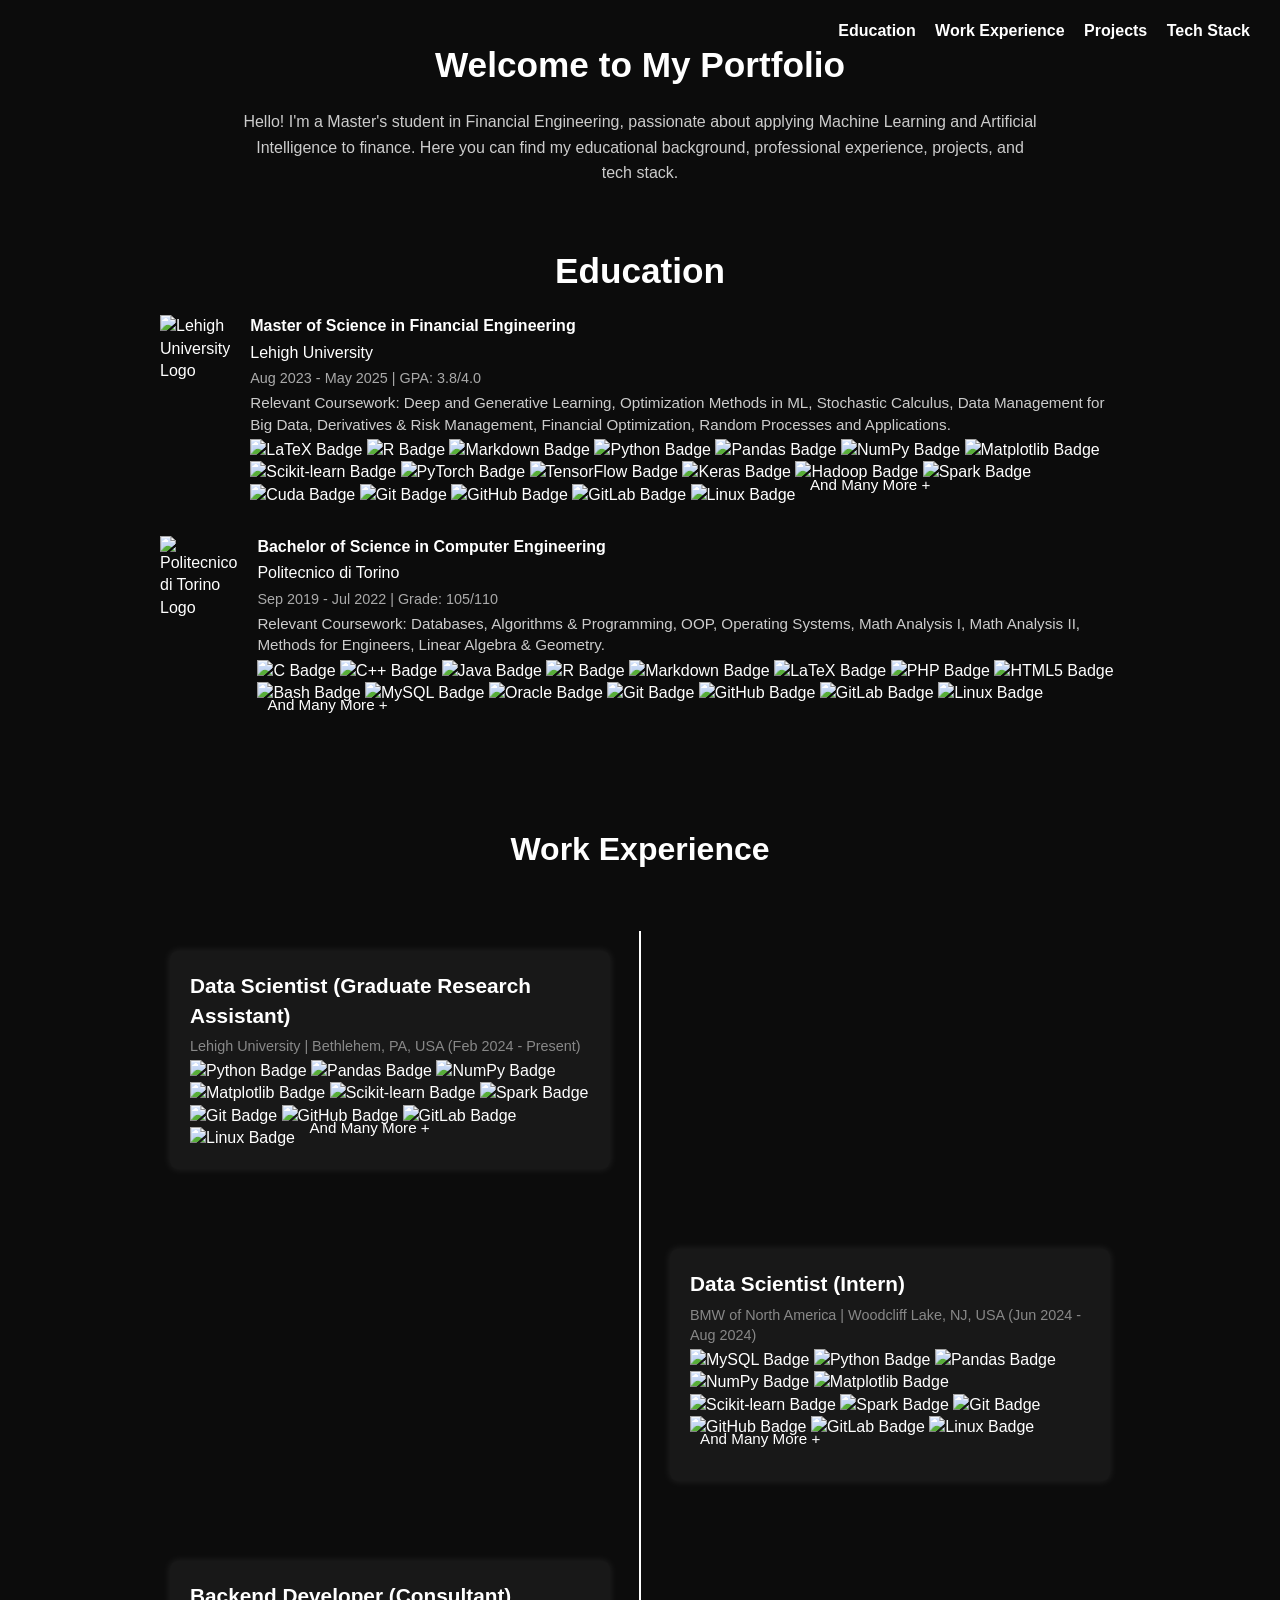
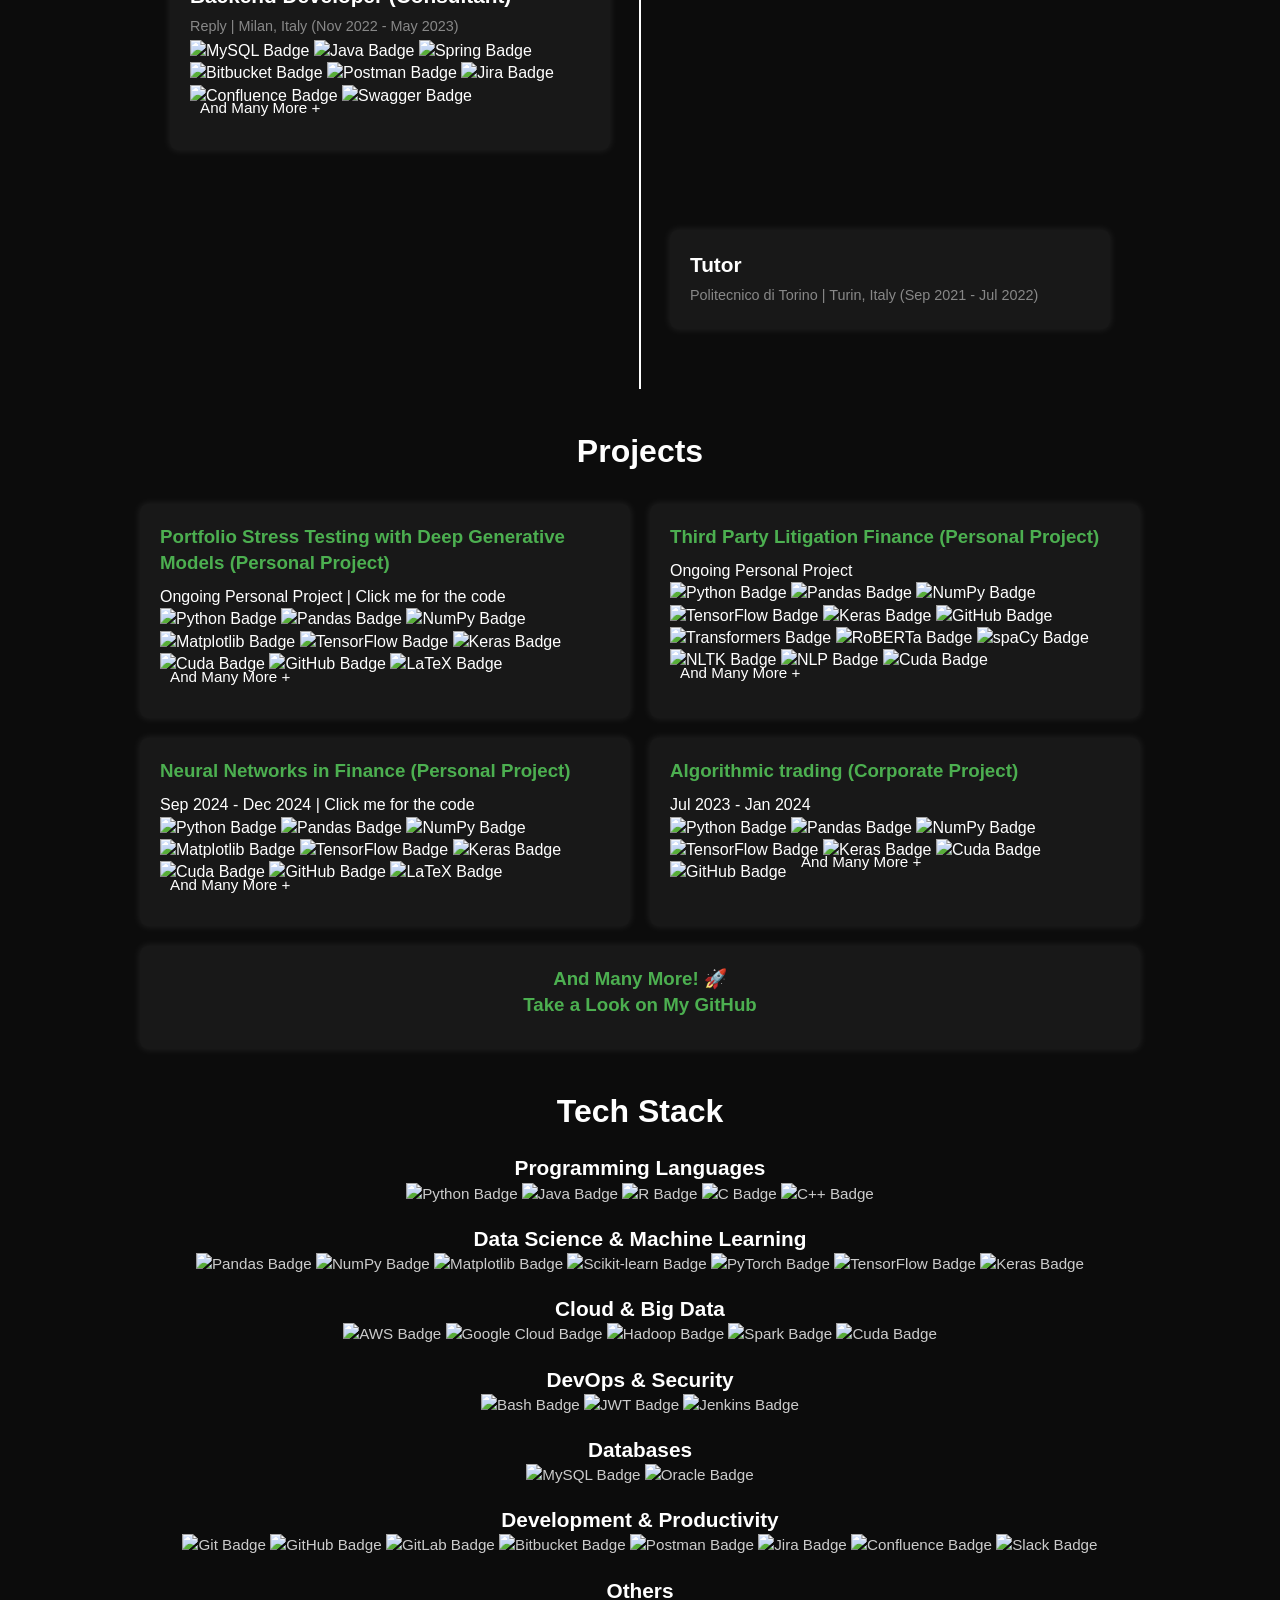
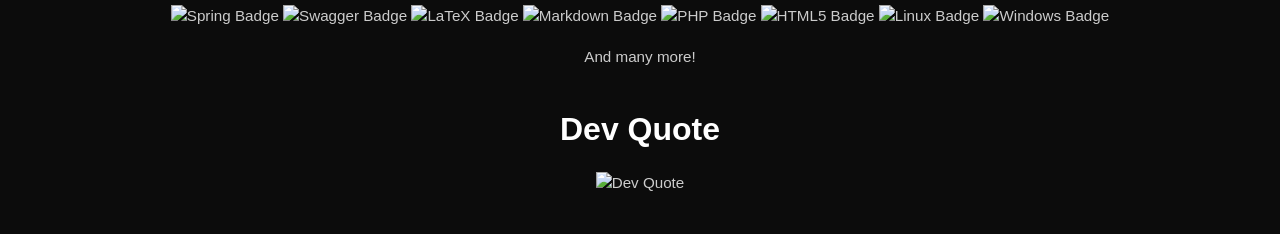
==== index.html @ b71a8eaf "updated files" ====
<!DOCTYPE html>
<html lang="en">
  <head>
    <meta charset="UTF-8" />
    <meta name="viewport" content="width=device-width, initial-scale=1.0"/>
    <title>My Portfolio & Resume</title>
    <link rel="stylesheet" href="resume-website/style.css" />
    <style>
      /* Minimal inline style for top-right nav */
      #top-nav {
        position: absolute;
        top: 20px;
        right: 30px;
      }
      #top-nav a {
        color: #fff;
        text-decoration: none;
        margin-left: 15px;
        font-weight: bold;
      }
      #top-nav a:hover {
        text-decoration: underline;
      }
    </style>
  </head>
  <body>

    <!-- Simple Navigation in top-right corner -->
    <nav id="top-nav">
      <a href="#education">Education</a>
      <a href="#work-experience">Work Experience</a>
      <a href="#projects">Projects</a>
      <a href="#tech-stack">Tech Stack</a>
    </nav>

    <!-- Introduction Section -->
    <section id="intro">
      <h1>Welcome to My Portfolio</h1>
      <p>
        Hello! I'm a Master's student in Financial Engineering, passionate about applying
        Machine Learning and Artificial Intelligence to finance. Here you can find my
        educational background, professional experience, projects, and tech stack.
      </p>
    </section>
    <!-- End Introduction -->

    <!-- Education Section -->
    <section id="education">
      <h1>Education</h1>

      <!-- Master -->
      <div class="edu-block" data-edu="lehigh-edu">
        <img
          class="edu-logo"
          data-edu-logo="lehigh-logo"
          src=""
          alt="Lehigh University Logo"
        />
        <div class="edu-info">
          <p><strong>Master of Science in Financial Engineering</strong></p>
          <p>Lehigh University</p>
          <p class="edu-date">
            Aug 2023 - May 2025 | GPA: 3.8/4.0
          </p>
          <p class="edu-desc">
            Relevant Coursework: Deep and Generative Learning, Optimization Methods in ML,
            Stochastic Calculus, Data Management for Big Data, Derivatives & Risk Management,
            Financial Optimization, Random Processes and Applications.
          </p>
          <div class="skills-row-exp">
            <img data-skill="latex" alt="LaTeX Badge" />
            <img data-skill="r" alt="R Badge" />
            <img data-skill="markdown" alt="Markdown Badge" />
            <img data-skill="python" alt="Python Badge" />
            <img data-skill="pandas" alt="Pandas Badge" />
            <img data-skill="numpy" alt="NumPy Badge" />
            <img data-skill="matplotlib" alt="Matplotlib Badge" />
            <img data-skill="scikitlearn" alt="Scikit-learn Badge" />
            <img data-skill="pytorch" alt="PyTorch Badge" />
            <img data-skill="tensorflow" alt="TensorFlow Badge" />
            <img data-skill="keras" alt="Keras Badge" />
            <img data-skill="hadoop" alt="Hadoop Badge" />
            <img data-skill="spark" alt="Spark Badge" />
            <img data-skill="cuda" alt="Cuda Badge" />
            <img data-skill="git" alt="Git Badge" />
            <img data-skill="github" alt="GitHub Badge" />
            <img data-skill="gitlab" alt="GitLab Badge" />
            <img data-skill="linux" alt="Linux Badge" />
            <span class="more-text">And Many More +</span>
          </div>                   
        </div>
      </div>

      <!-- Bachelor -->
      <div class="edu-block" data-edu="polito-edu">
        <img
          class="edu-logo"
          data-edu-logo="polito-logo"
          src=""
          alt="Politecnico di Torino Logo"
        />
        <div class="edu-info">
          <p><strong>Bachelor of Science in Computer Engineering</strong></p>
          <p>Politecnico di Torino</p>
          <p class="edu-date">
            Sep 2019 - Jul 2022 | Grade: 105/110
          </p>
          <p class="edu-desc">
            Relevant Coursework: Databases, Algorithms & Programming, OOP,
            Operating Systems, Math Analysis I, Math Analysis II, Methods for Engineers,
            Linear Algebra & Geometry.
          </p>
          <div class="skills-row-exp">
            <img data-skill="c" alt="C Badge" />
            <img data-skill="cpp" alt="C++ Badge" />
            <img data-skill="java" alt="Java Badge" />
            <img data-skill="r" alt="R Badge" />
            <img data-skill="markdown" alt="Markdown Badge" />
            <img data-skill="latex" alt="LaTeX Badge" />
            <img data-skill="php" alt="PHP Badge" />
            <img data-skill="html5" alt="HTML5 Badge" />
            <img data-skill="bash" alt="Bash Badge" />
            <img data-skill="mysql" alt="MySQL Badge" />
            <img data-skill="oracle" alt="Oracle Badge" />
            <img data-skill="git" alt="Git Badge" />
            <img data-skill="github" alt="GitHub Badge" />
            <img data-skill="gitlab" alt="GitLab Badge" />
            <img data-skill="linux" alt="Linux Badge" />
            <span class="more-text">And Many More +</span>
          </div>
        </div>
      </div>
    </section>
    <!-- End Education -->

    <!-- Work Experience Timeline -->
    <h1 id="work-experience" style="text-align: center; margin-top: 50px;">
      Work Experience
    </h1>
    <div class="timeline">
      <!-- 1. Data Scientist (Lehigh) -->
      <div class="container left" data-brand="lehigh">
        <div class="content">
          <h2>Data Scientist (Graduate Research Assistant)</h2>
          <p class="date">Lehigh University | Bethlehem, PA, USA (Feb 2024 - Present)</p>
          <ul>
            <li>Designed and implemented data pipelines for large-scale datasets using Python.</li>
            <li>Conducted advanced statistical analyses, enhancing risk modeling insights.</li>
            <li>Developed machine learning models to predict risk factors with high accuracy.</li>
            <li>Ensured data quality and supported manuscript preparation and research initiatives.</li>
          </ul>
          <div class="skills-row-exp">
            <img data-skill="python" alt="Python Badge" />
            <img data-skill="pandas" alt="Pandas Badge" />
            <img data-skill="numpy" alt="NumPy Badge" />
            <img data-skill="matplotlib" alt="Matplotlib Badge" />
            <img data-skill="scikitlearn" alt="Scikit-learn Badge" />
            <img data-skill="spark" alt="Spark Badge" />
            <img data-skill="git" alt="Git Badge" />
            <img data-skill="github" alt="GitHub Badge" />
            <img data-skill="gitlab" alt="GitLab Badge" />
            <img data-skill="linux" alt="Linux Badge" />
            <span class="more-text">And Many More +</span>
          </div>
        </div>
      </div>

      <!-- 2. Data Scientist (BMW) -->
      <div class="container right" data-brand="bmw">
        <div class="content">
          <h2>Data Scientist (Intern)</h2>
          <p class="date">BMW of North America | Woodcliff Lake, NJ, USA (Jun 2024 - Aug 2024)</p>
          <ul>
            <li>Processed over 100 billion data points from vehicle signals using Python, PySpark, and SQL.</li>
            <li>Improved algorithm efficiency by 25% and enhanced analysis accuracy via optimized workflows.</li>
            <li>Developed clustering algorithms to identify patterns in time-series customer data.</li>
            <li>Provided insights into vehicle performance through presentations for technical/business teams.</li>
          </ul>
          <div class="skills-row-exp">
            <img data-skill="mysql" alt="MySQL Badge" />
            <img data-skill="python" alt="Python Badge" />
            <img data-skill="pandas" alt="Pandas Badge" />
            <img data-skill="numpy" alt="NumPy Badge" />
            <img data-skill="matplotlib" alt="Matplotlib Badge" />
            <img data-skill="scikitlearn" alt="Scikit-learn Badge" />
            <img data-skill="spark" alt="Spark Badge" />
            <img data-skill="git" alt="Git Badge" />
            <img data-skill="github" alt="GitHub Badge" />
            <img data-skill="gitlab" alt="GitLab Badge" />
            <img data-skill="linux" alt="Linux Badge" />
            <span class="more-text">And Many More +</span>
          </div>
        </div>
      </div>

      <!-- 3. Backend Developer (Reply) -->
      <div class="container left" data-brand="reply">
        <div class="content">
          <h2>Backend Developer (Consultant)</h2>
          <p class="date">Reply | Milan, Italy (Nov 2022 - May 2023)</p>
          <ul>
            <li>Engineered and maintained data pipelines using microservices, REST APIs, and databases (Spring, Java, SQL).</li>
            <li>Managed a team of six developers (along with a team leader) to supervise and coordinate activities.</li>
            <li>Developed global libraries adaptable to varied scenarios, responding to changing variables.</li>
            <li>Created JUnit tests and debugged/monitored logs on Google Cloud Platform.</li>
            <li>Eliminated over 10% of code and optimized memory/speed performance by 15%.</li>
            <li>Planned architectural solutions in collaboration with five teams for a major Italian bank.</li>
          </ul>
          <div class="skills-row-exp">
            <img data-skill="mysql" alt="MySQL Badge" />
            <img data-skill="java" alt="Java Badge" />
            <img data-skill="spring" alt="Spring Badge" />
            <img data-skill="bitbucket" alt="Bitbucket Badge" />
            <img data-skill="postman" alt="Postman Badge" />
            <img data-skill="jira" alt="Jira Badge" />
            <img data-skill="confluence" alt="Confluence Badge" />
            <img data-skill="swagger" alt="Swagger Badge" />
            <span class="more-text">And Many More +</span>
          </div>
        </div>
      </div>

      <!-- 4. Tutor (Politecnico di Torino) -->
      <div class="container right" data-brand="polito">
        <div class="content">
          <h2>Tutor</h2>
          <p class="date">Politecnico di Torino | Turin, Italy (Sep 2021 - Jul 2022)</p>
          <ul>
            <li>Guided 111 freshmen with academic support in their transition to college life.</li>
            <li>Implemented a custom time management system to balance academics and extracurriculars.</li>
          </ul>
        </div>
      </div>
    </div>
    <!-- End Timeline -->

    <!-- Projects Section -->
    <section id="projects">
      <h1>Projects</h1>
      <div class="projects-grid">
        <!-- Project 1 -->
        <div
          class="project-card"
          onclick="window.open('https://github.com/GioanZ/Portfolio-Stress-Testing-with-Deep-Generative-Models','_blank')"
          style="cursor:pointer;"
        >
          <h3>Portfolio Stress Testing with Deep Generative Models (Personal Project)</h3>
          <!-- Date directly under the title -->
          <p class="proj-date">Ongoing Personal Project | Click me for the code</p>
          <ul>
            <li>AI-powered portfolio stress-testing using cVAE & WGAN-GP to simulate extreme market shocks.</li>
            <li>Enhanced risk assessment with VaR, ES, and divergence metrics, bridging generative modeling with financial resilience.</li>
          </ul>
          <div class="skills-row-exp">
            <img data-skill="python" alt="Python Badge" />
            <img data-skill="pandas" alt="Pandas Badge" />
            <img data-skill="numpy" alt="NumPy Badge" />
            <img data-skill="matplotlib" alt="Matplotlib Badge" />
            <img data-skill="tensorflow" alt="TensorFlow Badge" />
            <img data-skill="keras" alt="Keras Badge" />
            <img data-skill="cuda" alt="Cuda Badge" />
            <img data-skill="github" alt="GitHub Badge" />
            <img data-skill="latex" alt="LaTeX Badge" />
            <span class="more-text">And Many More +</span>
          </div>  
        </div>

        <!-- Project 2 -->
        <div class="project-card" onclick="showNoAccessMessage()" style="cursor:pointer;">
          <h3>Third Party Litigation Finance (Personal Project)</h3>
          <!-- Date under project title -->
          <p class="proj-date">Ongoing Personal Project</p>
          <ul>
            <li>Deployed an NLP-based API for document analysis, providing real-time insights and predictive metrics.</li>
            <li>Streamlined data preprocessing (structured & unstructured) for scalable, efficient model training.</li>
            <li>Implemented ML pipeline (LLMs & NLP) to forecast outcomes and automate decisions.</li>
          </ul>
          <div class="skills-row-exp">
            <img data-skill="python" alt="Python Badge" />
            <img data-skill="pandas" alt="Pandas Badge" />
            <img data-skill="numpy" alt="NumPy Badge" />
            <img data-skill="tensorflow" alt="TensorFlow Badge" />
            <img data-skill="keras" alt="Keras Badge" />
            <img data-skill="github" alt="GitHub Badge" />
            <img data-skill="transformers" alt="Transformers Badge" />
            <img data-skill="roberta" alt="RoBERTa Badge" />
            <img data-skill="spacy" alt="spaCy Badge" />
            <img data-skill="nltk" alt="NLTK Badge" />
            <img data-skill="nlp" alt="NLP Badge" />
            <img data-skill="cuda" alt="Cuda Badge" />
            <span class="more-text">And Many More +</span>
          </div>
        </div>

        <!-- Project 3 -->
        <div
          class="project-card"
          onclick="window.open('https://github.com/GioanZ/Neural-networks-in-finance','_blank')"
          style="cursor:pointer;"
        >
          <h3>Neural Networks in Finance (Personal Project)</h3>
          <p class="proj-date">Sep 2024 - Dec 2024 | Click me for the code</p>
          <ul>
            <li>Developed an LSTM-MDN model for probabilistic VaR estimation using time-series financial data.</li>
            <li>Applied Monte Carlo sampling on MDN output distributions to derive 95% VaR estimates.</li>
          </ul>
          <div class="skills-row-exp">
            <img data-skill="python" alt="Python Badge" />
            <img data-skill="pandas" alt="Pandas Badge" />
            <img data-skill="numpy" alt="NumPy Badge" />
            <img data-skill="matplotlib" alt="Matplotlib Badge" />
            <img data-skill="tensorflow" alt="TensorFlow Badge" />
            <img data-skill="keras" alt="Keras Badge" />
            <img data-skill="cuda" alt="Cuda Badge" />
            <img data-skill="github" alt="GitHub Badge" />
            <img data-skill="latex" alt="LaTeX Badge" />
            <span class="more-text">And Many More +</span>
          </div>
        </div>

        <!-- Project 4 -->
        <div class="project-card" onclick="showNoAccessMessage()" style="cursor:pointer;">
          <h3>Algorithmic trading (Corporate Project)</h3>
          <p class="proj-date">Jul 2023 - Jan 2024</p>
          <ul>
            <li>Programmed a trading strategy using the Backtrader library in Python for a partner company.</li>
            <li>Implemented a technical analysis strategy for backtesting with AWS Lambda, plus reporting/analysis.</li>
            <li>Enhanced Backtrader library functions and created a library guide.</li>
          </ul>
          <div class="skills-row-exp">
            <img data-skill="python" alt="Python Badge" />
            <img data-skill="pandas" alt="Pandas Badge" />
            <img data-skill="numpy" alt="NumPy Badge" />
            <img data-skill="tensorflow" alt="TensorFlow Badge" />
            <img data-skill="keras" alt="Keras Badge" />
            <img data-skill="cuda" alt="Cuda Badge" />
            <img data-skill="github" alt="GitHub Badge" />
            <span class="more-text">And Many More +</span>
          </div>
        </div>

        <!-- "And Many More" Project Card -->
        <div class="project-card more-projects-card" onclick="window.open('https://github.com/GioanZ','_blank')">
          <h3>And Many More! 🚀<br>Take a Look on My GitHub</h3>
          <ul>
            Explore more of my projects on GitHub<br>
            Click here to check them out!
          </ul>
        </div>

      </div>
    </section>
    <!-- End Projects Section -->

    <!-- Tech Stack Section -->
    <section id="tech-stack">
      <h1>Tech Stack</h1>
      <h2>Programming Languages</h2>
      <p>
        <img data-skill="python" alt="Python Badge" />
        <img data-skill="java" alt="Java Badge" />
        <img data-skill="r" alt="R Badge" />
        <img data-skill="c" alt="C Badge" />
        <img data-skill="cpp" alt="C++ Badge" />
      </p>

      <h2>Data Science & Machine Learning</h2>
      <p>
        <img data-skill="pandas" alt="Pandas Badge" />
        <img data-skill="numpy" alt="NumPy Badge" />
        <img data-skill="matplotlib" alt="Matplotlib Badge" />
        <img data-skill="scikitlearn" alt="Scikit-learn Badge" />
        <img data-skill="pytorch" alt="PyTorch Badge" />
        <img data-skill="tensorflow" alt="TensorFlow Badge" />
        <img data-skill="keras" alt="Keras Badge" />
      </p>

      <h2>Cloud & Big Data</h2>
      <p>
        <img data-skill="aws" alt="AWS Badge" />
        <img data-skill="googlecloud" alt="Google Cloud Badge" />
        <img data-skill="hadoop" alt="Hadoop Badge" />
        <img data-skill="spark" alt="Spark Badge" />
        <img data-skill="cuda" alt="Cuda Badge" />
      </p>

      <h2>DevOps & Security</h2>
      <p>
        <img data-skill="bash" alt="Bash Badge" />
        <img data-skill="jwt" alt="JWT Badge" />
        <img data-skill="jenkins" alt="Jenkins Badge" />
      </p>

      <h2>Databases</h2>
      <p>
        <img data-skill="mysql" alt="MySQL Badge" />
        <img data-skill="oracle" alt="Oracle Badge" />
      </p>

      <h2>Development & Productivity</h2>
      <p>
        <img data-skill="git" alt="Git Badge" />
        <img data-skill="github" alt="GitHub Badge" />
        <img data-skill="gitlab" alt="GitLab Badge" />
        <img data-skill="bitbucket" alt="Bitbucket Badge" />
        <img data-skill="postman" alt="Postman Badge" />
        <img data-skill="jira" alt="Jira Badge" />
        <img data-skill="confluence" alt="Confluence Badge" />
        <img data-skill="slack" alt="Slack Badge" />
      </p>

      <h2>Others</h2>
      <p>
        <img data-skill="spring" alt="Spring Badge" />
        <img data-skill="swagger" alt="Swagger Badge" />
        <img data-skill="latex" alt="LaTeX Badge" />
        <img data-skill="markdown" alt="Markdown Badge" />
        <img data-skill="php" alt="PHP Badge" />
        <img data-skill="html5" alt="HTML5 Badge" />
        <img data-skill="linux" alt="Linux Badge" />
        <img data-skill="windows" alt="Windows Badge" />
      </p>
      <p>And many more!</p>
    </section>
    <!-- End Tech Stack Section -->

    <!-- Dev Quote -->
    <section id="dev-quote">
      <h1>Dev Quote</h1>
      <p>
        <img
          src="https://quotes-github-readme.vercel.app/api?type=horizontal&theme=radical"
          alt="Dev Quote"
        />
      </p>
    </section>
    <!-- End Dev Quote -->

    <!-- Link to images.js at the end, so DOM is ready -->
    <script src="resume-website/images.js"></script>
    <script src="resume-website/badges.js"></script>
  </body>
</html>
---- resume-website/style.css ----
* {
  margin: 0;
  padding: 0;
  box-sizing: border-box;
  font-family: Arial, sans-serif;
}

body {
  background: #0c0c0c;
  color: #fff;
  line-height: 1.4;
}

#top-nav {
  position: absolute;
  top: 20px;
  right: 30px;
}
#top-nav a {
  color: #fff;
  text-decoration: none;
  margin-left: 15px;
  font-weight: bold;
}
#top-nav a:hover {
  text-decoration: underline;
}

#intro {
  width: 90%;
  max-width: 800px;
  margin: 40px auto;
  text-align: center;
}
#intro h1 {
  font-size: 2.2rem;
  margin-bottom: 20px;
}
#intro p {
  font-size: 1rem;
  color: #ccc;
  line-height: 1.6;
}

.skill-icon,
.skill-icon-exp,
.skill-icon-proj {
  width: 40px;
  height: 40px;
  margin-right: 10px;
}

#education {
  width: 90%;
  max-width: 1000px;
  margin: 40px auto;
  padding: 20px;
  text-align: left;
}
#education h1 {
  font-size: 2.2rem;
  margin-bottom: 20px;
  text-align: center;
}
.edu-block {
  display: flex;
  align-items: flex-start;
  gap: 20px;
  margin-bottom: 30px;
  cursor: pointer;
  position: relative;
}
.edu-logo {
  width: 80px;
  height: 80px;
  object-fit: cover;
}
.edu-info p {
  margin-bottom: 4px;
}
.edu-details {
  display: none;
}
.edu-block:hover .edu-details {
  display: block;
}
.edu-date {
  color: #aaa;
  font-size: 0.9rem;
  margin: 4px 0;
}
.edu-desc {
  color: #ccc;
  font-size: 0.95rem;
  line-height: 1.4;
}
.more-text {
  font-size: 0.95rem;
  color: #ffffff;
  margin-left: 10px;
  display: inline-block;
  position: relative;
  top: -10px;
}

.timeline {
  width: 90%;
  max-width: 1000px;
  margin: 60px auto 40px auto;
  position: relative;
  z-index: 0;
}
.timeline::after {
  content: "";
  position: absolute;
  width: 2px;
  background-color: #fff;
  top: 0;
  bottom: 0;
  left: 50%;
  transform: translateX(-50%);
  z-index: 1;
}
.container {
  width: 50%;
  padding: 20px 30px;
  position: relative;
  z-index: 2;
  cursor: pointer;
}
.left {
  left: 0;
}
.right {
  left: 50%;
}
.container::before {
  content: "";
  position: absolute;
  width: 40px;
  height: 40px;
  top: 50%;
  transform: translateY(-50%);
  border-radius: 50%;
  background-size: cover;
  background-position: center;
  background-repeat: no-repeat;
  background-image: var(--bg-image);
  z-index: 3;
}
.left::before {
  right: -20px;
}
.right::before {
  left: -20px;
}
.content {
  background-color: #181818;
  padding: 20px;
  border-radius: 8px;
  position: relative;
  box-shadow: 0 0 8px rgba(255, 255, 255, 0.1);
  margin-bottom: 40px;
}
.content ul {
  display: none;
  list-style: disc;
  margin-left: 20px;
  color: #ccc;
  line-height: 1.6;
  margin-top: 8px;
}
.content h2 {
  font-size: 1.3rem;
  margin-bottom: 6px;
}
.content .date {
  font-size: 0.9rem;
  color: #888;
  margin-bottom: 4px;
}
.content:hover ul {
  display: block;
}
.more-text {
  font-size: 0.95rem;
  color: #ffffff;
  margin-left: 10px;
  display: inline-block;
  position: relative;
  top: -10px;
}

#projects {
  width: 90%;
  max-width: 1000px;
  margin: 40px auto;
  text-align: center;
}
#projects h1 {
  font-size: 2rem;
  margin-bottom: 30px;
}
.projects-grid {
  display: grid;
  grid-template-columns: repeat(2, 1fr);
  gap: 20px;
}
.project-card {
  display: block;
  background: #181818;
  border-radius: 8px;
  padding: 20px;
  text-align: left;
  box-shadow: 0 0 8px rgba(255, 255, 255, 0.1);
  color: #fff;
  text-decoration: none;
  position: relative;
}
.project-card ul {
  display: none;
  list-style: disc;
  margin-left: 20px;
  color: #ccc;
  line-height: 1.6;
}
.project-card:hover ul {
  display: block;
}
.project-card h3 {
  color: #4caf50;
  margin-bottom: 10px;
}
.more-text {
  font-size: 0.95rem;
  color: #ffffff;
  margin-left: 10px;
  display: inline-block;
  position: relative;
  top: -10px;
}
.more-projects-card {
  display: flex;
  flex-direction: column;
  justify-content: center;
  align-items: center;
  text-align: center;
  width: 100%;
  grid-column: span 2;
}


#tech-stack,
#github-stats,
#dev-quote {
  width: 90%;
  max-width: 1000px;
  margin: 40px auto;
  text-align: center;
}
#tech-stack h1,
#github-stats h1,
#dev-quote h1 {
  font-size: 2rem;
  margin-bottom: 20px;
}
#tech-stack p,
#github-stats p,
#dev-quote p {
  font-size: 0.95rem;
  color: #ccc;
  line-height: 1.4;
  margin-bottom: 20px;
  text-align: center;
}
#tech-stack h2 {
  font-size: 1.3rem;
  margin-top: 20px;
}

@media screen and (max-width: 600px) {
  .timeline::after {
    left: 20px;
    transform: none;
  }
  .container {
    width: 100%;
    padding-left: 50px;
    margin-bottom: 30px;
  }
  .container.left,
  .container.right {
    left: 0;
  }
  .container::before {
    left: 0;
    right: auto;
  }
  .projects-grid {
    grid-template-columns: 1fr;
  }
  .more-text {
    font-size: 0.35rem;
    color: #aaa;
    margin-left: 5px;
    display: inline-block;
    position: relative;
    top: -5px;
  }  
}
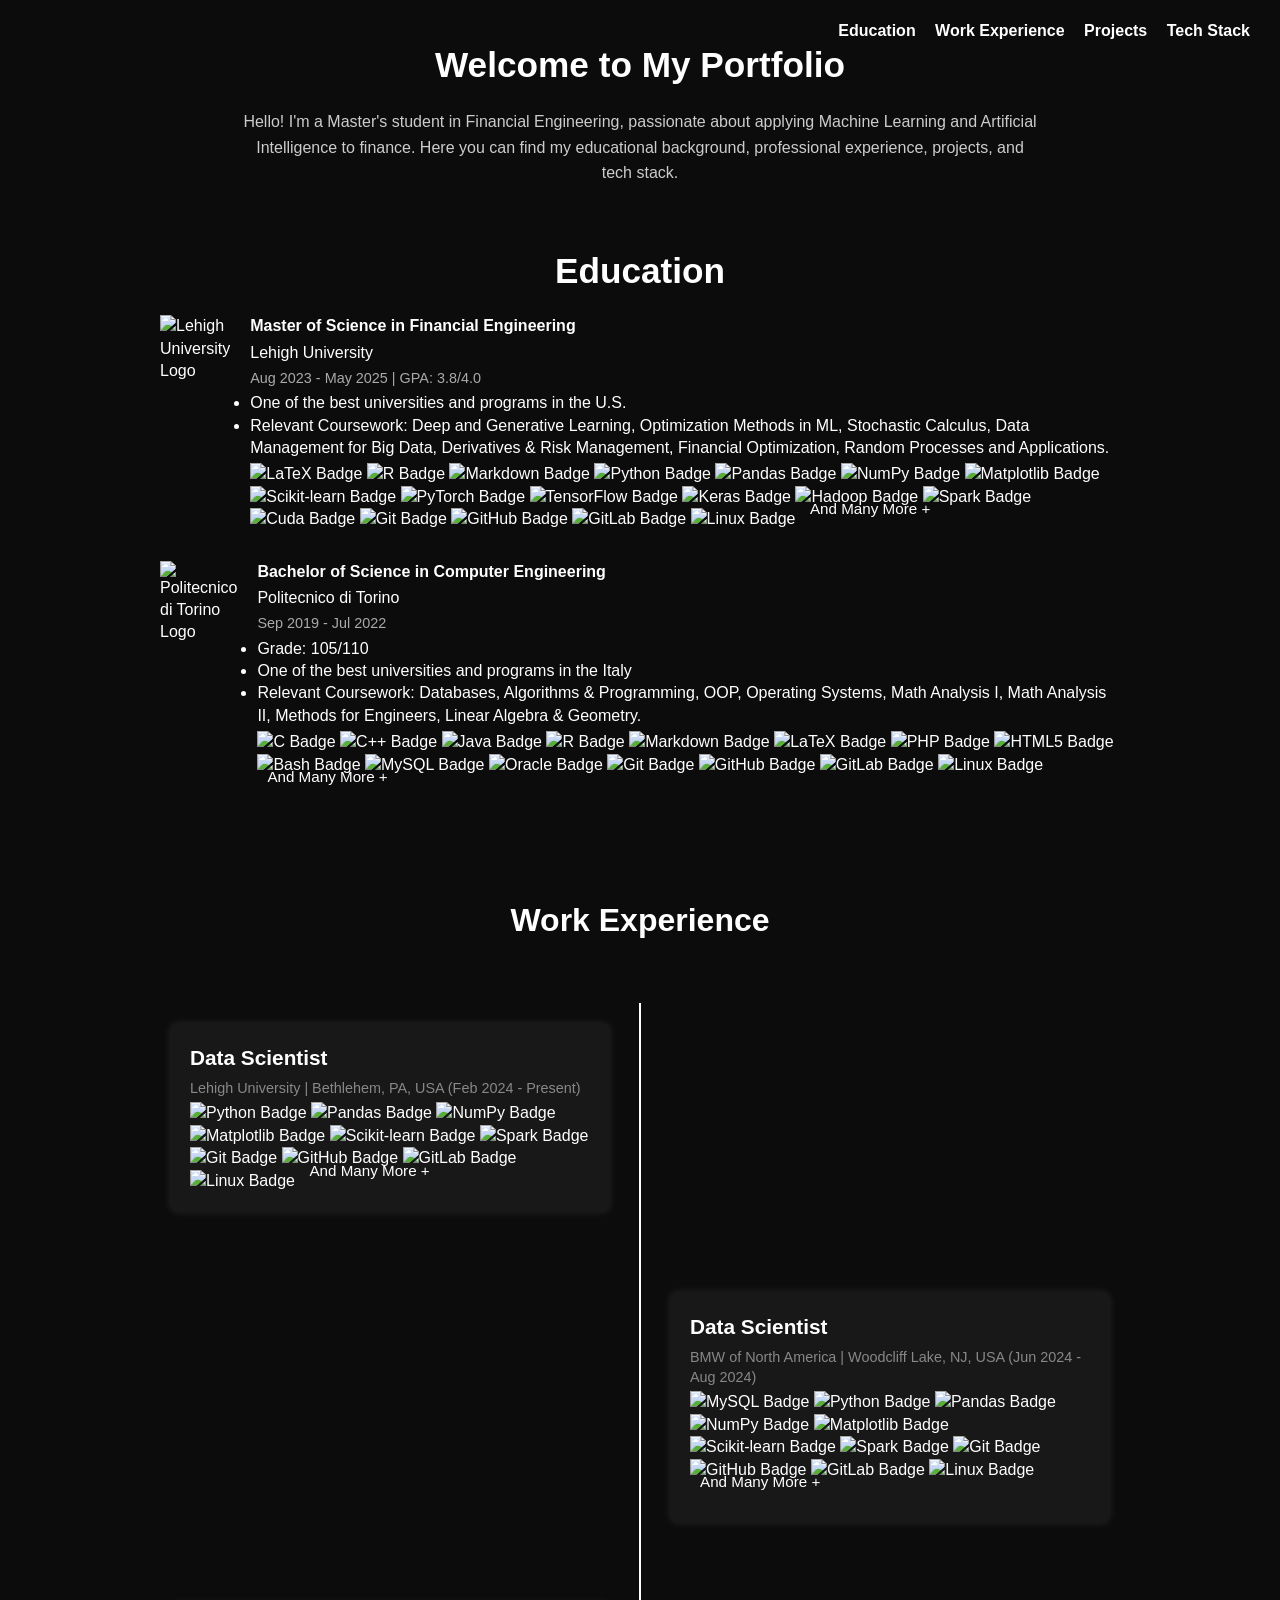
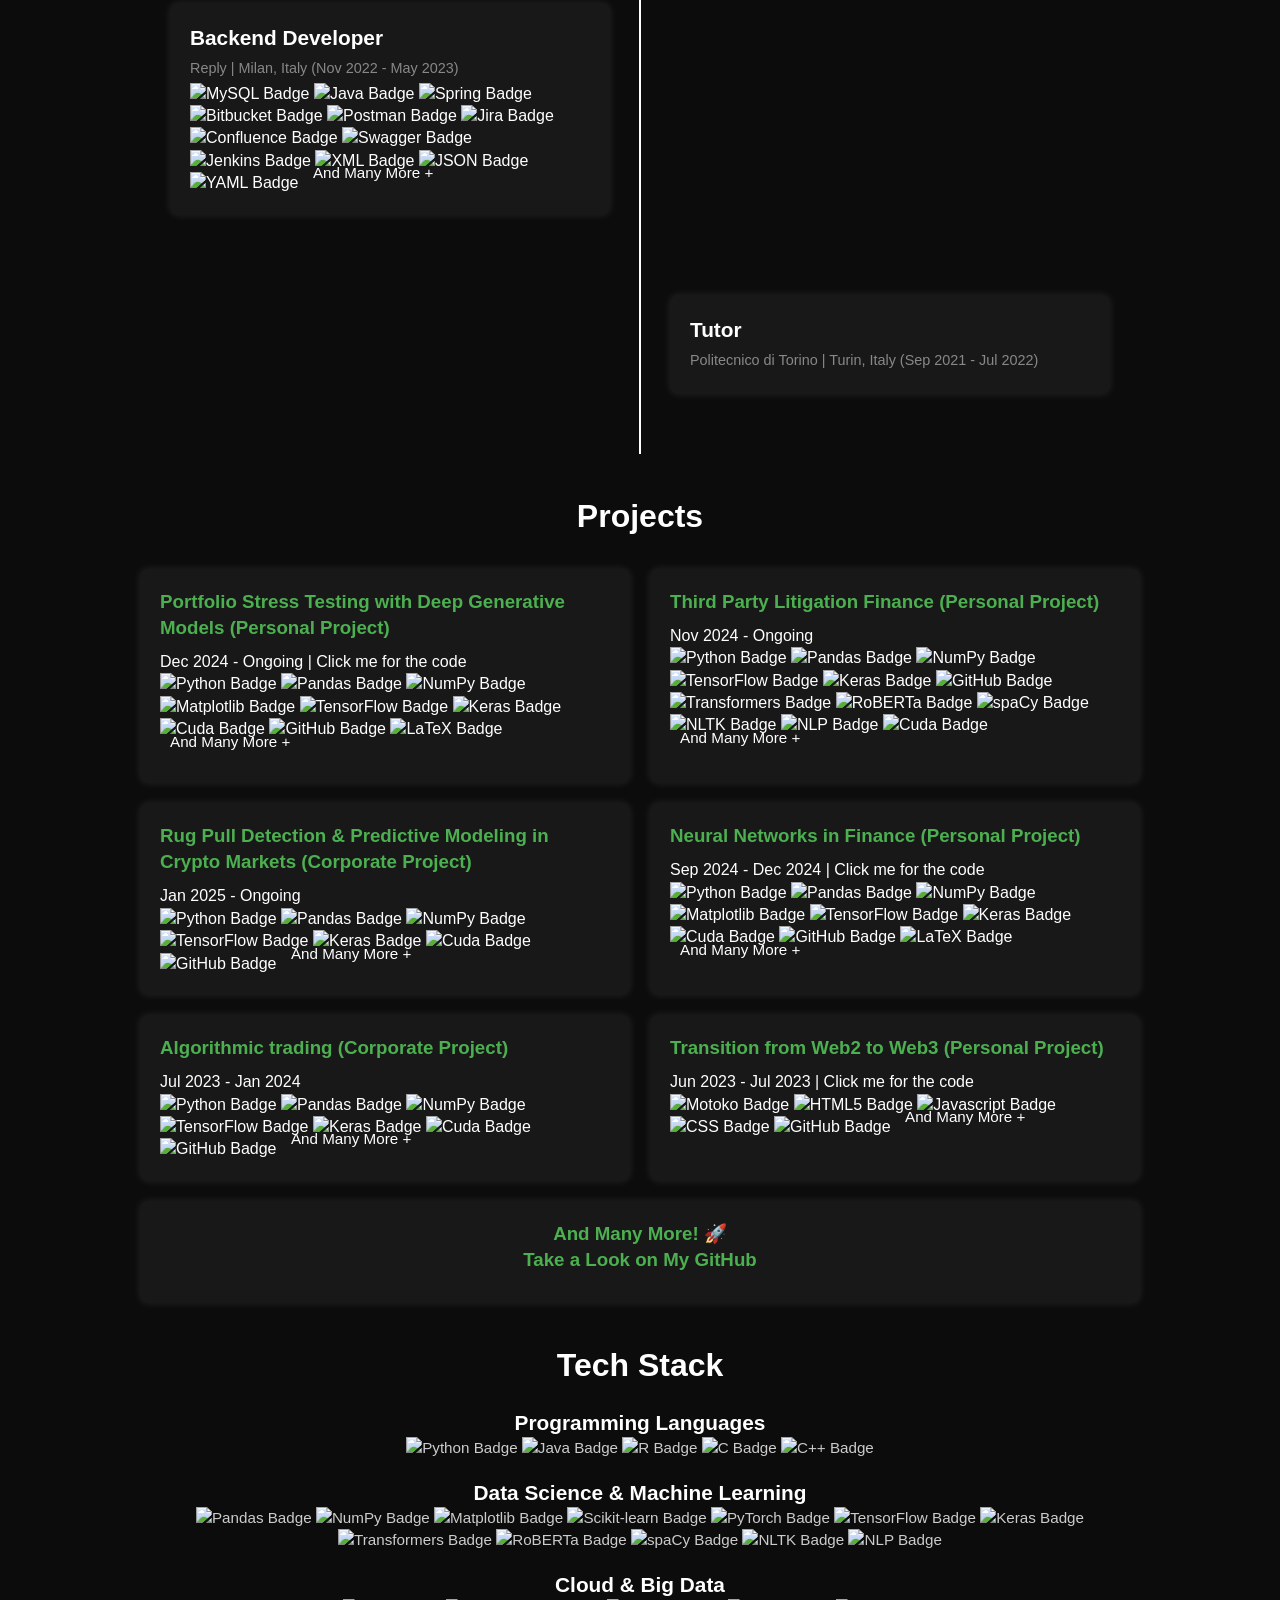
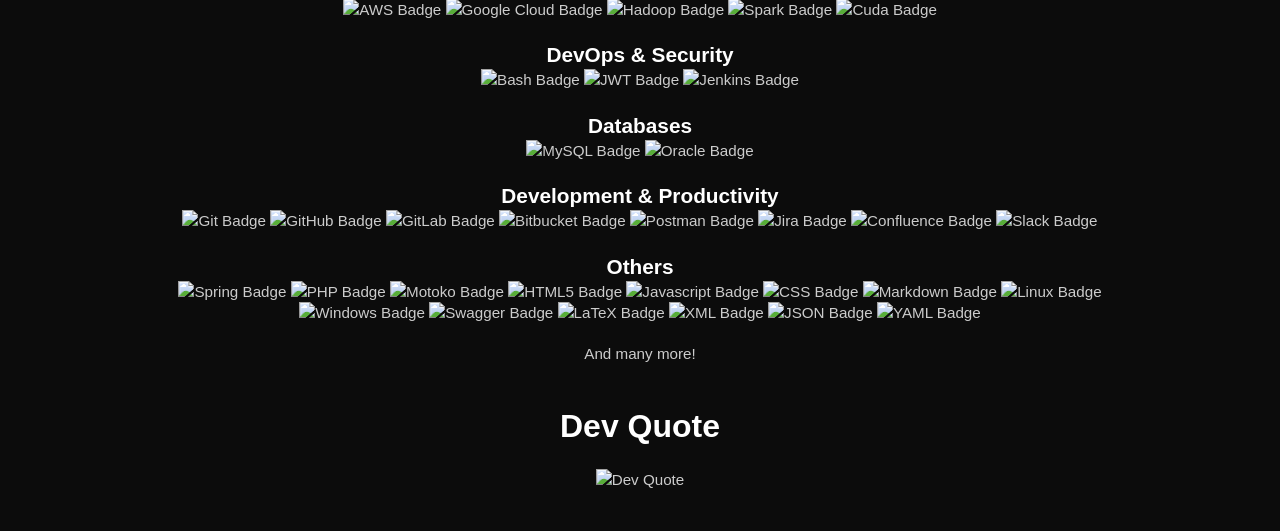
==== commit 5dd53a57: "updated badges" ====
--- a/index.html
+++ b/index.html
@@ -21,7 +21,7 @@
       #top-nav a:hover {
         text-decoration: underline;
       }
-    </style>
+    </style>    
   </head>
   <body>
 
@@ -63,9 +63,12 @@
             Aug 2023 - May 2025 | GPA: 3.8/4.0
           </p>
           <p class="edu-desc">
-            Relevant Coursework: Deep and Generative Learning, Optimization Methods in ML,
-            Stochastic Calculus, Data Management for Big Data, Derivatives & Risk Management,
-            Financial Optimization, Random Processes and Applications.
+            <ul>
+              <li>One of the best universities and programs in the U.S.</li>
+              <li>Relevant Coursework: Deep and Generative Learning, Optimization Methods in ML,
+                Stochastic Calculus, Data Management for Big Data, Derivatives & Risk Management,
+                Financial Optimization, Random Processes and Applications.</li>
+            </ul>
           </p>
           <div class="skills-row-exp">
             <img data-skill="latex" alt="LaTeX Badge" />
@@ -103,12 +106,16 @@
           <p><strong>Bachelor of Science in Computer Engineering</strong></p>
           <p>Politecnico di Torino</p>
           <p class="edu-date">
-            Sep 2019 - Jul 2022 | Grade: 105/110
+            Sep 2019 - Jul 2022
           </p>
           <p class="edu-desc">
-            Relevant Coursework: Databases, Algorithms & Programming, OOP,
-            Operating Systems, Math Analysis I, Math Analysis II, Methods for Engineers,
-            Linear Algebra & Geometry.
+            <ul>
+              <li>Grade: 105/110</li>
+              <li>One of the best universities and programs in the Italy</li>
+              <li>Relevant Coursework: Databases, Algorithms & Programming, OOP,
+                Operating Systems, Math Analysis I, Math Analysis II, Methods for Engineers,
+                Linear Algebra & Geometry.</li>
+            </ul>
           </p>
           <div class="skills-row-exp">
             <img data-skill="c" alt="C Badge" />
@@ -141,7 +148,7 @@
       <!-- 1. Data Scientist (Lehigh) -->
       <div class="container left" data-brand="lehigh">
         <div class="content">
-          <h2>Data Scientist (Graduate Research Assistant)</h2>
+          <h2>Data Scientist</h2>
           <p class="date">Lehigh University | Bethlehem, PA, USA (Feb 2024 - Present)</p>
           <ul>
             <li>Designed and implemented data pipelines for large-scale datasets using Python.</li>
@@ -168,7 +175,7 @@
       <!-- 2. Data Scientist (BMW) -->
       <div class="container right" data-brand="bmw">
         <div class="content">
-          <h2>Data Scientist (Intern)</h2>
+          <h2>Data Scientist</h2>
           <p class="date">BMW of North America | Woodcliff Lake, NJ, USA (Jun 2024 - Aug 2024)</p>
           <ul>
             <li>Processed over 100 billion data points from vehicle signals using Python, PySpark, and SQL.</li>
@@ -196,7 +203,7 @@
       <!-- 3. Backend Developer (Reply) -->
       <div class="container left" data-brand="reply">
         <div class="content">
-          <h2>Backend Developer (Consultant)</h2>
+          <h2>Backend Developer</h2>
           <p class="date">Reply | Milan, Italy (Nov 2022 - May 2023)</p>
           <ul>
             <li>Engineered and maintained data pipelines using microservices, REST APIs, and databases (Spring, Java, SQL).</li>
@@ -215,6 +222,10 @@
             <img data-skill="jira" alt="Jira Badge" />
             <img data-skill="confluence" alt="Confluence Badge" />
             <img data-skill="swagger" alt="Swagger Badge" />
+            <img data-skill="jenkins" alt="Jenkins Badge" />
+            <img data-skill="xml" alt="XML Badge" />
+            <img data-skill="json" alt="JSON Badge" />
+            <img data-skill="yaml" alt="YAML Badge" />
             <span class="more-text">And Many More +</span>
           </div>
         </div>
@@ -246,7 +257,7 @@
         >
           <h3>Portfolio Stress Testing with Deep Generative Models (Personal Project)</h3>
           <!-- Date directly under the title -->
-          <p class="proj-date">Ongoing Personal Project | Click me for the code</p>
+          <p class="proj-date">Dec 2024 - Ongoing | Click me for the code</p>
           <ul>
             <li>AI-powered portfolio stress-testing using cVAE & WGAN-GP to simulate extreme market shocks.</li>
             <li>Enhanced risk assessment with VaR, ES, and divergence metrics, bridging generative modeling with financial resilience.</li>
@@ -269,7 +280,7 @@
         <div class="project-card" onclick="showNoAccessMessage()" style="cursor:pointer;">
           <h3>Third Party Litigation Finance (Personal Project)</h3>
           <!-- Date under project title -->
-          <p class="proj-date">Ongoing Personal Project</p>
+          <p class="proj-date">Nov 2024 - Ongoing</p>
           <ul>
             <li>Deployed an NLP-based API for document analysis, providing real-time insights and predictive metrics.</li>
             <li>Streamlined data preprocessing (structured & unstructured) for scalable, efficient model training.</li>
@@ -293,6 +304,27 @@
         </div>
 
         <!-- Project 3 -->
+        <div class="project-card" onclick="showNoAccessMessage()" style="cursor:pointer;">
+          <h3>Rug Pull Detection & Predictive Modeling in Crypto Markets (Corporate Project)</h3>
+          <p class="proj-date">Jan 2025 - Ongoing</p>
+          <ul>
+            <li>Developed an end-to-end rug pull detection system by generating parameters derived from cryptocurrency trends.</li>
+            <li>Implemented and compared various approaches, including logistic regression, K-Nearest Neighbors, and an artificial neural network with PyTorch, to effectively classify rug pull events.</li>
+            <li>Evaluated model performance using advanced visualizations, ensuring robust and accurate predictions.</li>
+          </ul>
+          <div class="skills-row-exp">
+            <img data-skill="python" alt="Python Badge" />
+            <img data-skill="pandas" alt="Pandas Badge" />
+            <img data-skill="numpy" alt="NumPy Badge" />
+            <img data-skill="tensorflow" alt="TensorFlow Badge" />
+            <img data-skill="keras" alt="Keras Badge" />
+            <img data-skill="cuda" alt="Cuda Badge" />
+            <img data-skill="github" alt="GitHub Badge" />
+            <span class="more-text">And Many More +</span>
+          </div>
+        </div>
+
+        <!-- Project 4 -->
         <div
           class="project-card"
           onclick="window.open('https://github.com/GioanZ/Neural-networks-in-finance','_blank')"
@@ -318,7 +350,7 @@
           </div>
         </div>
 
-        <!-- Project 4 -->
+        <!-- Project 5 -->
         <div class="project-card" onclick="showNoAccessMessage()" style="cursor:pointer;">
           <h3>Algorithmic trading (Corporate Project)</h3>
           <p class="proj-date">Jul 2023 - Jan 2024</p>
@@ -339,8 +371,30 @@
           </div>
         </div>
 
+        <!-- Project 6 -->
+        <div
+          class="project-card"
+          onclick="window.open('https://github.com/GioanZ/project-work/','_blank')"
+          style="cursor:pointer;"
+        >
+          <h3>Transition from Web2 to Web3 (Personal Project)</h3>
+          <p class="proj-date">Jun 2023 - Jul 2023 | Click me for the code</p>
+          <ul>
+            <li>Engineered the initial MVP of a decentralized application using the blockchain.</li>
+            <li>Developed and led the team in the ETL solution to transfer, process, and store data from a Web2 database to a Web3 database.</li>
+          </ul>
+          <div class="skills-row-exp">
+            <img data-skill="motoko" alt="Motoko Badge" />
+            <img data-skill="html5" alt="HTML5 Badge" />
+            <img data-skill="javascript" alt="Javascript Badge" />
+            <img data-skill="css" alt="CSS Badge" />
+            <img data-skill="github" alt="GitHub Badge" />
+            <span class="more-text">And Many More +</span>
+          </div>
+        </div>
+
         <!-- "And Many More" Project Card -->
-        <div class="project-card more-projects-card" onclick="window.open('https://github.com/GioanZ','_blank')">
+        <div class="project-card more-projects-card" onclick="window.open('https://github.com/GioanZ?tab=repositories','_blank')">
           <h3>And Many More! 🚀<br>Take a Look on My GitHub</h3>
           <ul>
             Explore more of my projects on GitHub<br>
@@ -373,6 +427,11 @@
         <img data-skill="pytorch" alt="PyTorch Badge" />
         <img data-skill="tensorflow" alt="TensorFlow Badge" />
         <img data-skill="keras" alt="Keras Badge" />
+        <img data-skill="transformers" alt="Transformers Badge" />
+        <img data-skill="roberta" alt="RoBERTa Badge" />
+        <img data-skill="spacy" alt="spaCy Badge" />
+        <img data-skill="nltk" alt="NLTK Badge" />
+        <img data-skill="nlp" alt="NLP Badge" />
       </p>
 
       <h2>Cloud & Big Data</h2>
@@ -412,13 +471,19 @@
       <h2>Others</h2>
       <p>
         <img data-skill="spring" alt="Spring Badge" />
+        <img data-skill="php" alt="PHP Badge" />
+        <img data-skill="motoko" alt="Motoko Badge" />
+        <img data-skill="html5" alt="HTML5 Badge" />
+        <img data-skill="javascript" alt="Javascript Badge" />
+        <img data-skill="css" alt="CSS Badge" />
+        <img data-skill="markdown" alt="Markdown Badge" />
+        <img data-skill="linux" alt="Linux Badge" />
+        <img data-skill="windows" alt="Windows Badge" />
         <img data-skill="swagger" alt="Swagger Badge" />
         <img data-skill="latex" alt="LaTeX Badge" />
-        <img data-skill="markdown" alt="Markdown Badge" />
-        <img data-skill="php" alt="PHP Badge" />
-        <img data-skill="html5" alt="HTML5 Badge" />
-        <img data-skill="linux" alt="Linux Badge" />
-        <img data-skill="windows" alt="Windows Badge" />
+        <img data-skill="xml" alt="XML Badge" />
+        <img data-skill="json" alt="JSON Badge" />
+        <img data-skill="yaml" alt="YAML Badge" />
       </p>
       <p>And many more!</p>
     </section>
@@ -438,6 +503,6 @@
 
     <!-- Link to images.js at the end, so DOM is ready -->
     <script src="resume-website/images.js"></script>
-    <script src="resume-website/badges.js"></script>
+    <script src="resume-website/badges.js"></script>  
   </body>
 </html>
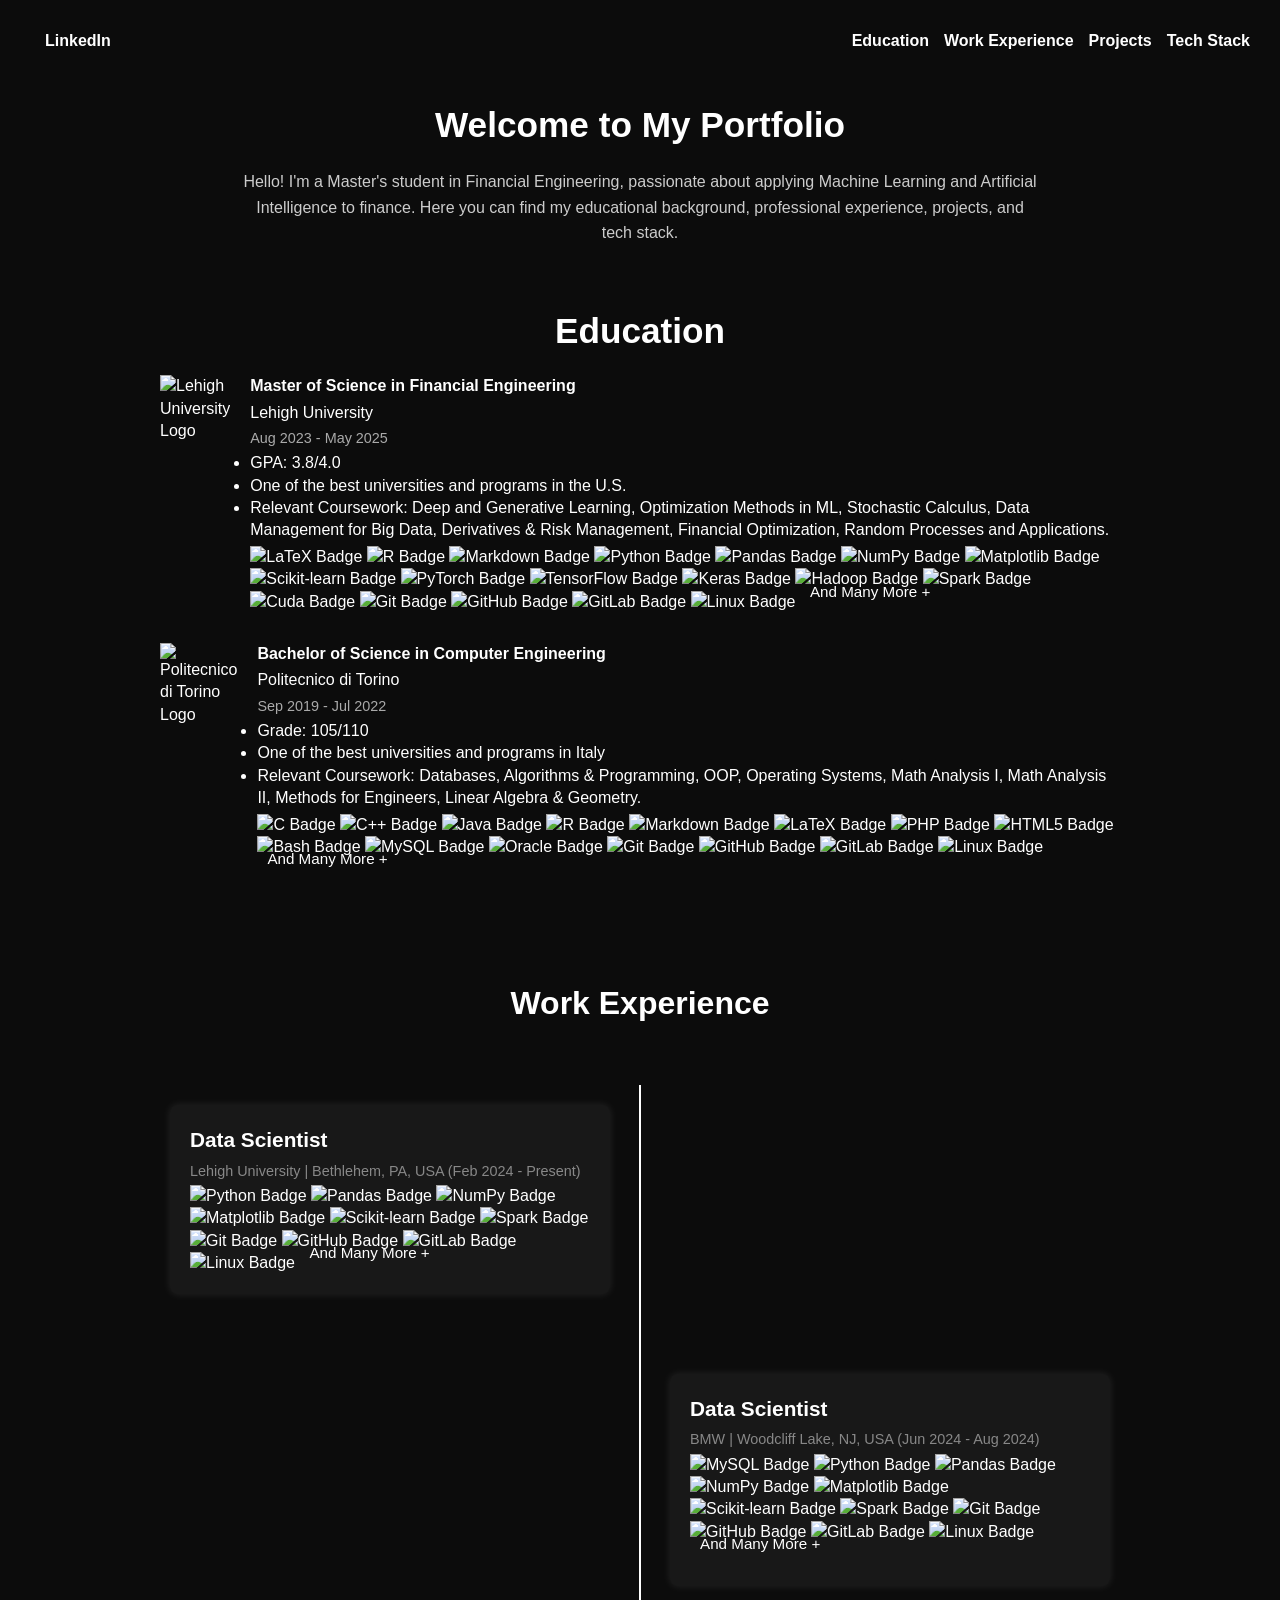
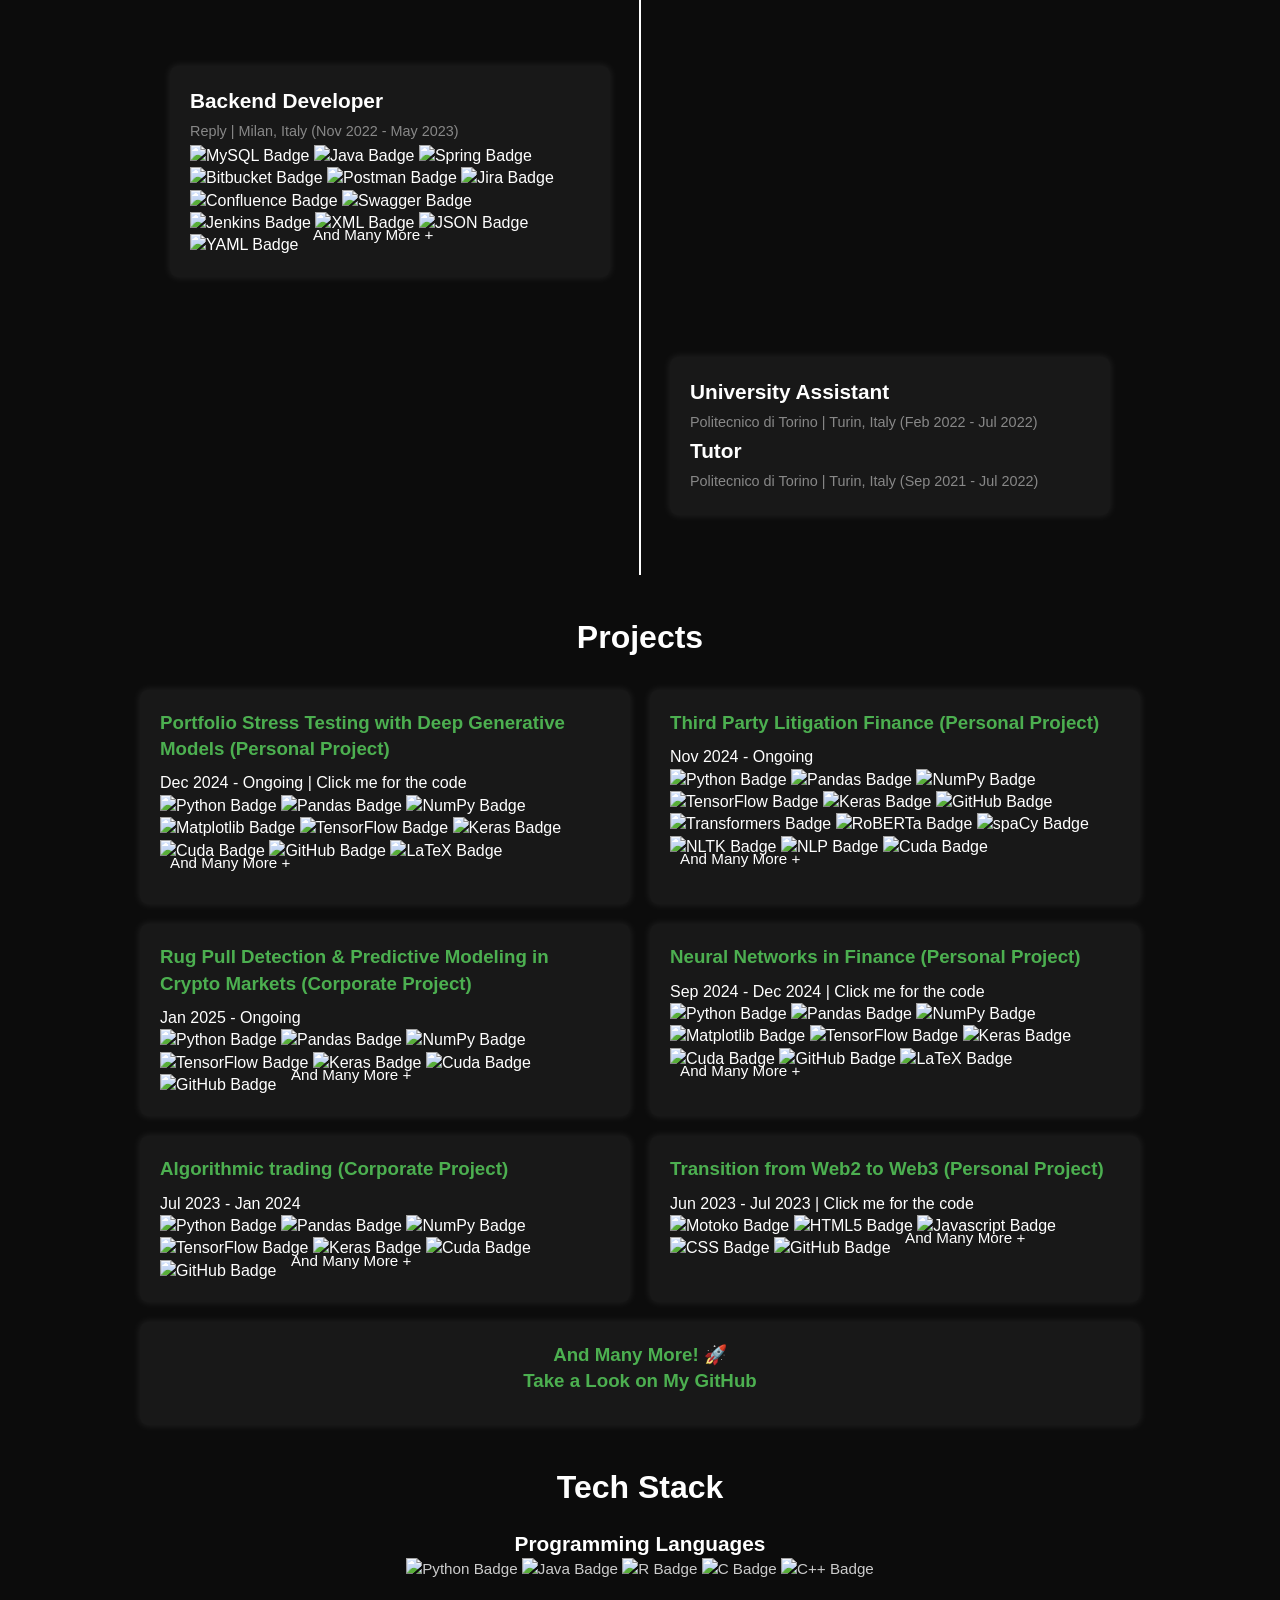
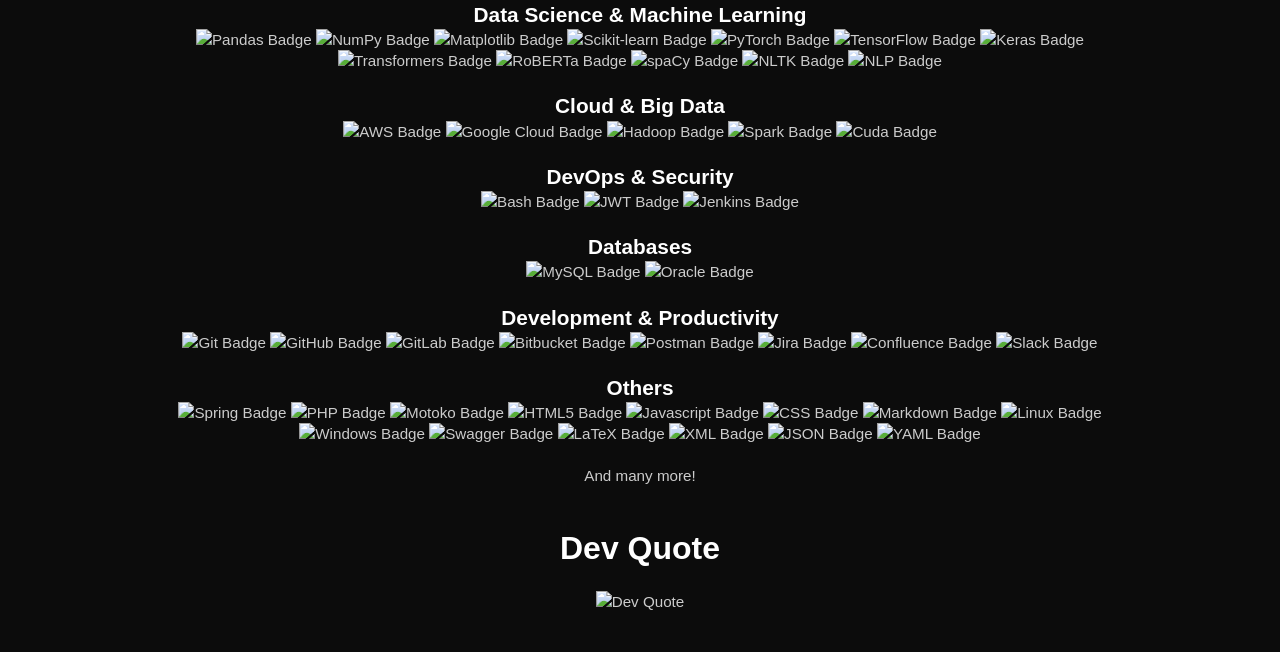
==== commit 57268b09: "updated files" ====
--- a/index.html
+++ b/index.html
@@ -27,11 +27,17 @@
 
     <!-- Simple Navigation in top-right corner -->
     <nav id="top-nav">
-      <a href="#education">Education</a>
-      <a href="#work-experience">Work Experience</a>
-      <a href="#projects">Projects</a>
-      <a href="#tech-stack">Tech Stack</a>
+      <div class="nav-left">
+        <a href="https://linkedin.com/in/sanchez-giovanni/" target="_blank">LinkedIn</a>
+      </div>
+      <div class="nav-right">
+        <a href="#education">Education</a>
+        <a href="#work-experience">Work Experience</a>
+        <a href="#projects">Projects</a>
+        <a href="#tech-stack">Tech Stack</a>
+      </div>
     </nav>
+    
 
     <!-- Introduction Section -->
     <section id="intro">
@@ -60,10 +66,11 @@
           <p><strong>Master of Science in Financial Engineering</strong></p>
           <p>Lehigh University</p>
           <p class="edu-date">
-            Aug 2023 - May 2025 | GPA: 3.8/4.0
+            Aug 2023 - May 2025
           </p>
           <p class="edu-desc">
             <ul>
+              <li>GPA: 3.8/4.0</li>
               <li>One of the best universities and programs in the U.S.</li>
               <li>Relevant Coursework: Deep and Generative Learning, Optimization Methods in ML,
                 Stochastic Calculus, Data Management for Big Data, Derivatives & Risk Management,
@@ -111,7 +118,7 @@
           <p class="edu-desc">
             <ul>
               <li>Grade: 105/110</li>
-              <li>One of the best universities and programs in the Italy</li>
+              <li>One of the best universities and programs in Italy</li>
               <li>Relevant Coursework: Databases, Algorithms & Programming, OOP,
                 Operating Systems, Math Analysis I, Math Analysis II, Methods for Engineers,
                 Linear Algebra & Geometry.</li>
@@ -176,7 +183,7 @@
       <div class="container right" data-brand="bmw">
         <div class="content">
           <h2>Data Scientist</h2>
-          <p class="date">BMW of North America | Woodcliff Lake, NJ, USA (Jun 2024 - Aug 2024)</p>
+          <p class="date">BMW | Woodcliff Lake, NJ, USA (Jun 2024 - Aug 2024)</p>
           <ul>
             <li>Processed over 100 billion data points from vehicle signals using Python, PySpark, and SQL.</li>
             <li>Improved algorithm efficiency by 25% and enhanced analysis accuracy via optimized workflows.</li>
@@ -234,6 +241,12 @@
       <!-- 4. Tutor (Politecnico di Torino) -->
       <div class="container right" data-brand="polito">
         <div class="content">
+          <h2>University Assistant</h2>
+          <p class="date">Politecnico di Torino | Turin, Italy (Feb 2022 - Jul 2022)</p>
+          <ul>
+            <li>Supervised and coordinated university exams for more than 1,200 students, ensuring flawless conduct and adherence to schedules.</li>
+            <li>Provided IT support for admission processes and technical troubleshooting during exams for prospective students and staff.</li>
+          </ul>
           <h2>Tutor</h2>
           <p class="date">Politecnico di Torino | Turin, Italy (Sep 2021 - Jul 2022)</p>
           <ul>
@@ -503,6 +516,6 @@
 
     <!-- Link to images.js at the end, so DOM is ready -->
     <script src="resume-website/images.js"></script>
-    <script src="resume-website/badges.js"></script>  
+    <script src="resume-website/badges.js"></script>
   </body>
 </html>
--- a/resume-website/style.css
+++ b/resume-website/style.css
@@ -12,10 +12,24 @@
 }
 
 #top-nav {
-  position: absolute;
-  top: 20px;
-  right: 30px;
-}
+  position: fixed;
+  top: 0;
+  left: 0;
+  width: 100%;
+  background: transparent;
+  padding: 10px 30px;
+  display: flex;
+  justify-content: space-between;
+  align-items: center;
+  z-index: 1000;
+}
+
+.nav-left,
+.nav-right {
+  display: flex;
+  align-items: center;
+}
+
 #top-nav a {
   color: #fff;
   text-decoration: none;
@@ -24,6 +38,10 @@
 }
 #top-nav a:hover {
   text-decoration: underline;
+}
+
+body {
+  padding-top: 60px;
 }
 
 #intro {
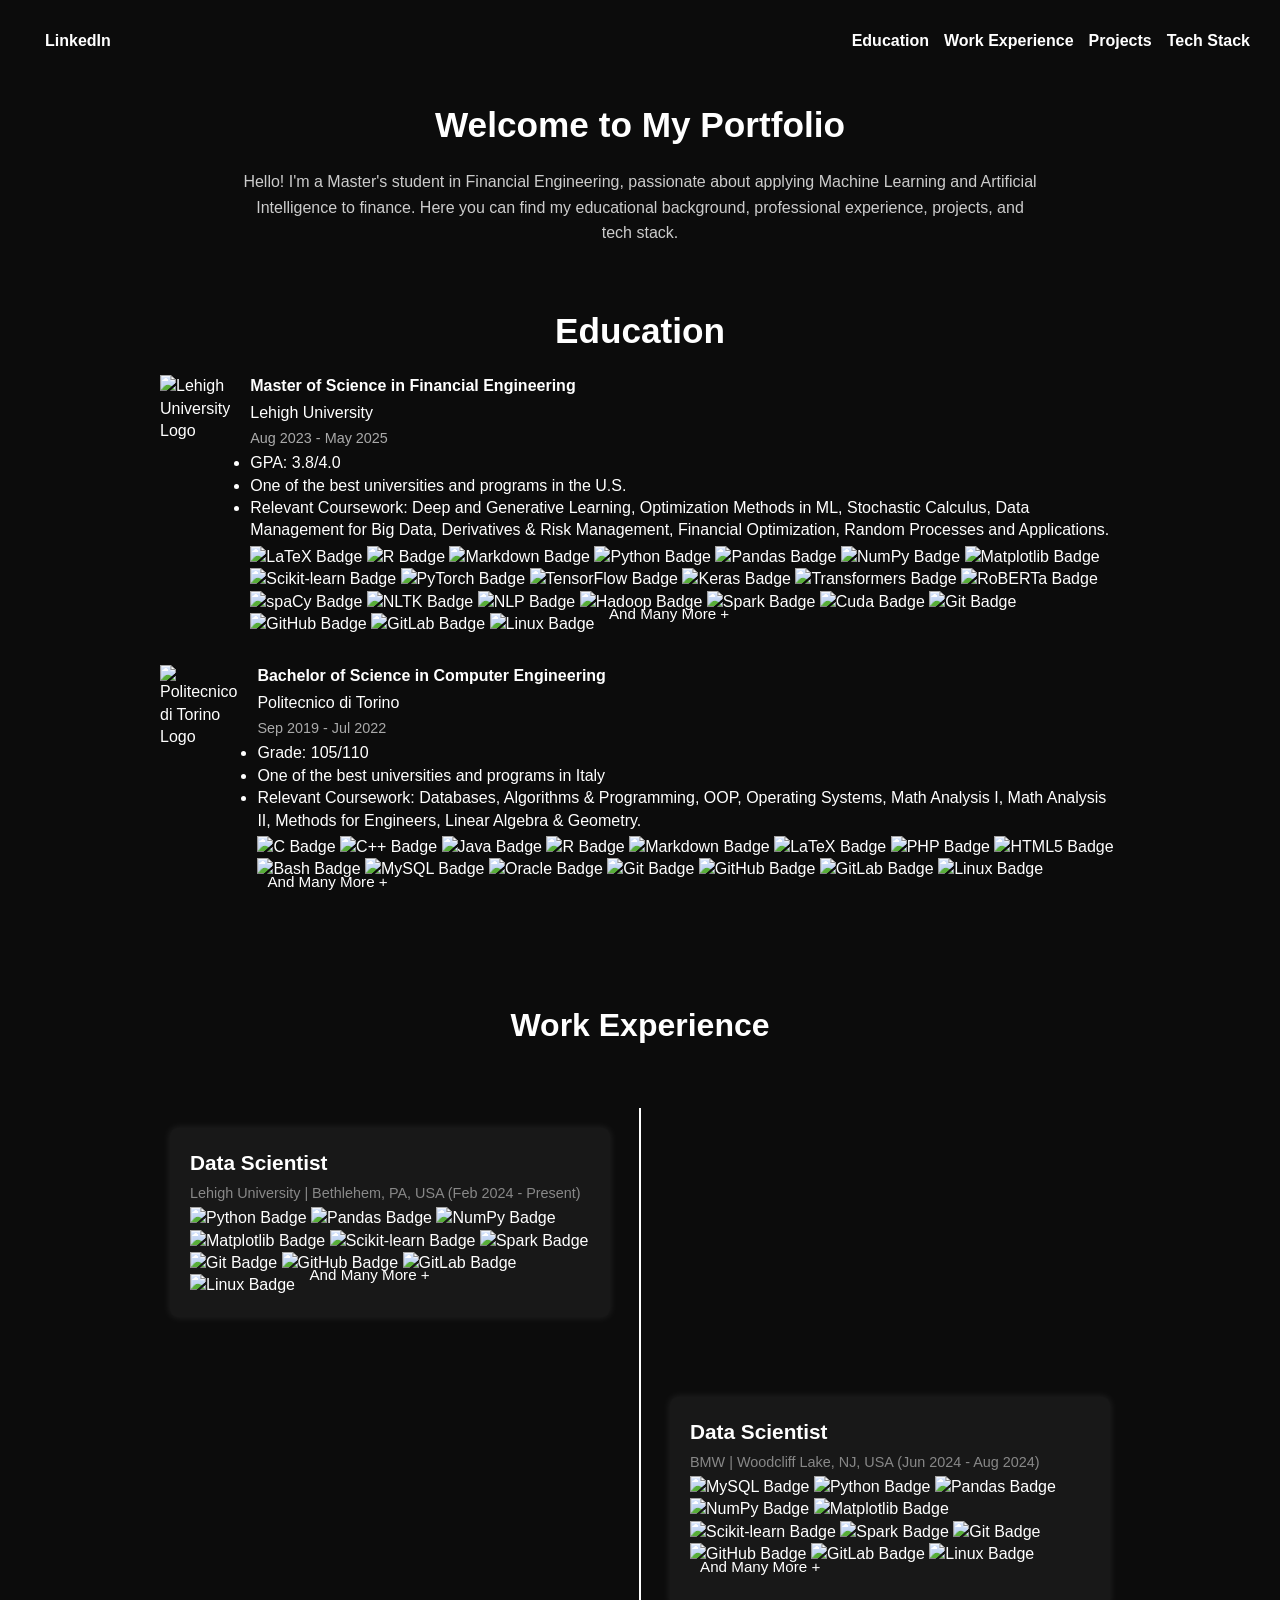
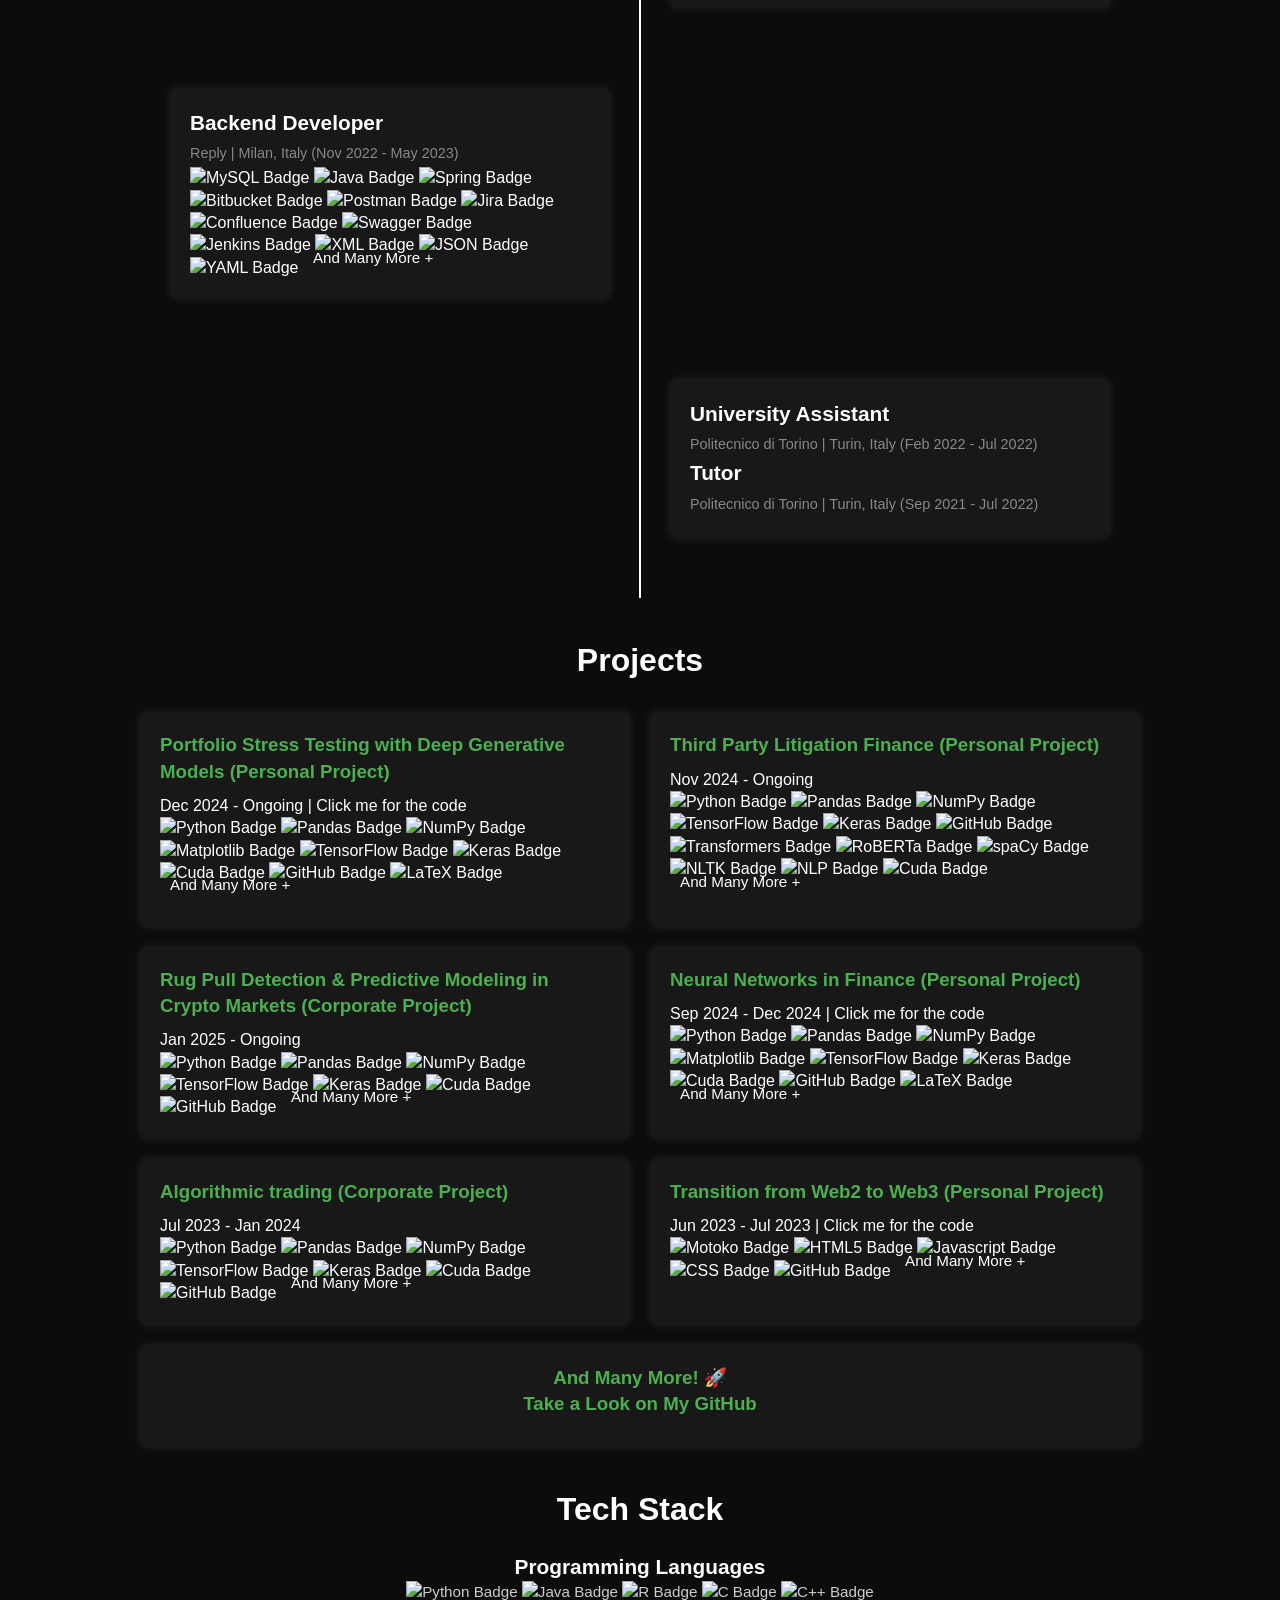
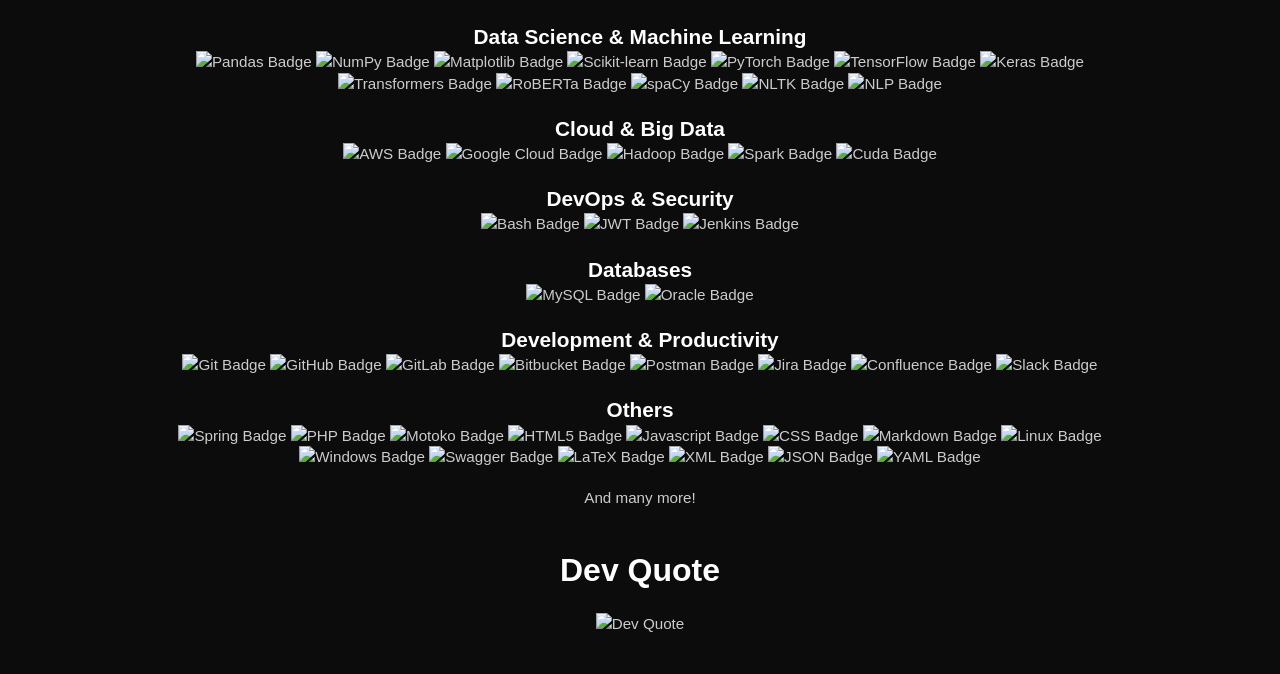
==== commit c211c79a: "updated badges" ====
--- a/index.html
+++ b/index.html
@@ -89,6 +89,11 @@
             <img data-skill="pytorch" alt="PyTorch Badge" />
             <img data-skill="tensorflow" alt="TensorFlow Badge" />
             <img data-skill="keras" alt="Keras Badge" />
+            <img data-skill="transformers" alt="Transformers Badge" />
+            <img data-skill="roberta" alt="RoBERTa Badge" />
+            <img data-skill="spacy" alt="spaCy Badge" />
+            <img data-skill="nltk" alt="NLTK Badge" />
+            <img data-skill="nlp" alt="NLP Badge" />
             <img data-skill="hadoop" alt="Hadoop Badge" />
             <img data-skill="spark" alt="Spark Badge" />
             <img data-skill="cuda" alt="Cuda Badge" />
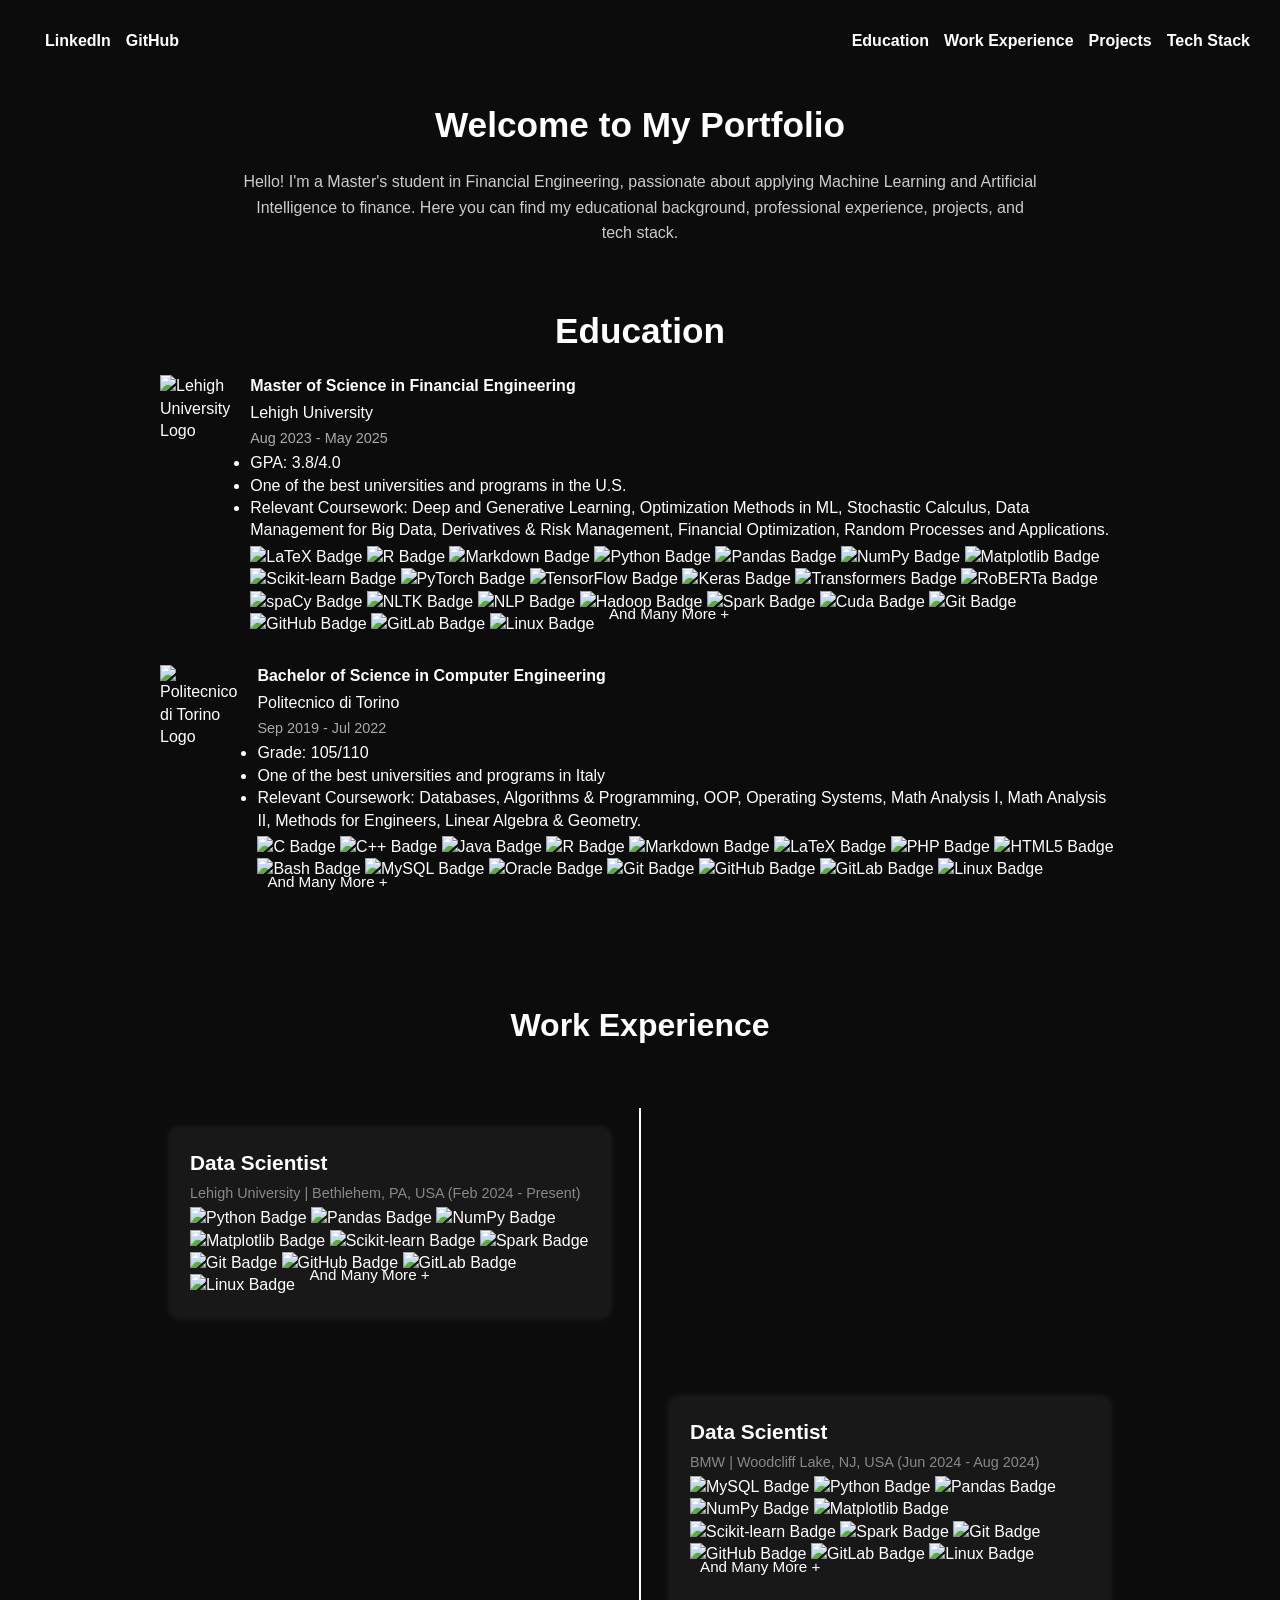
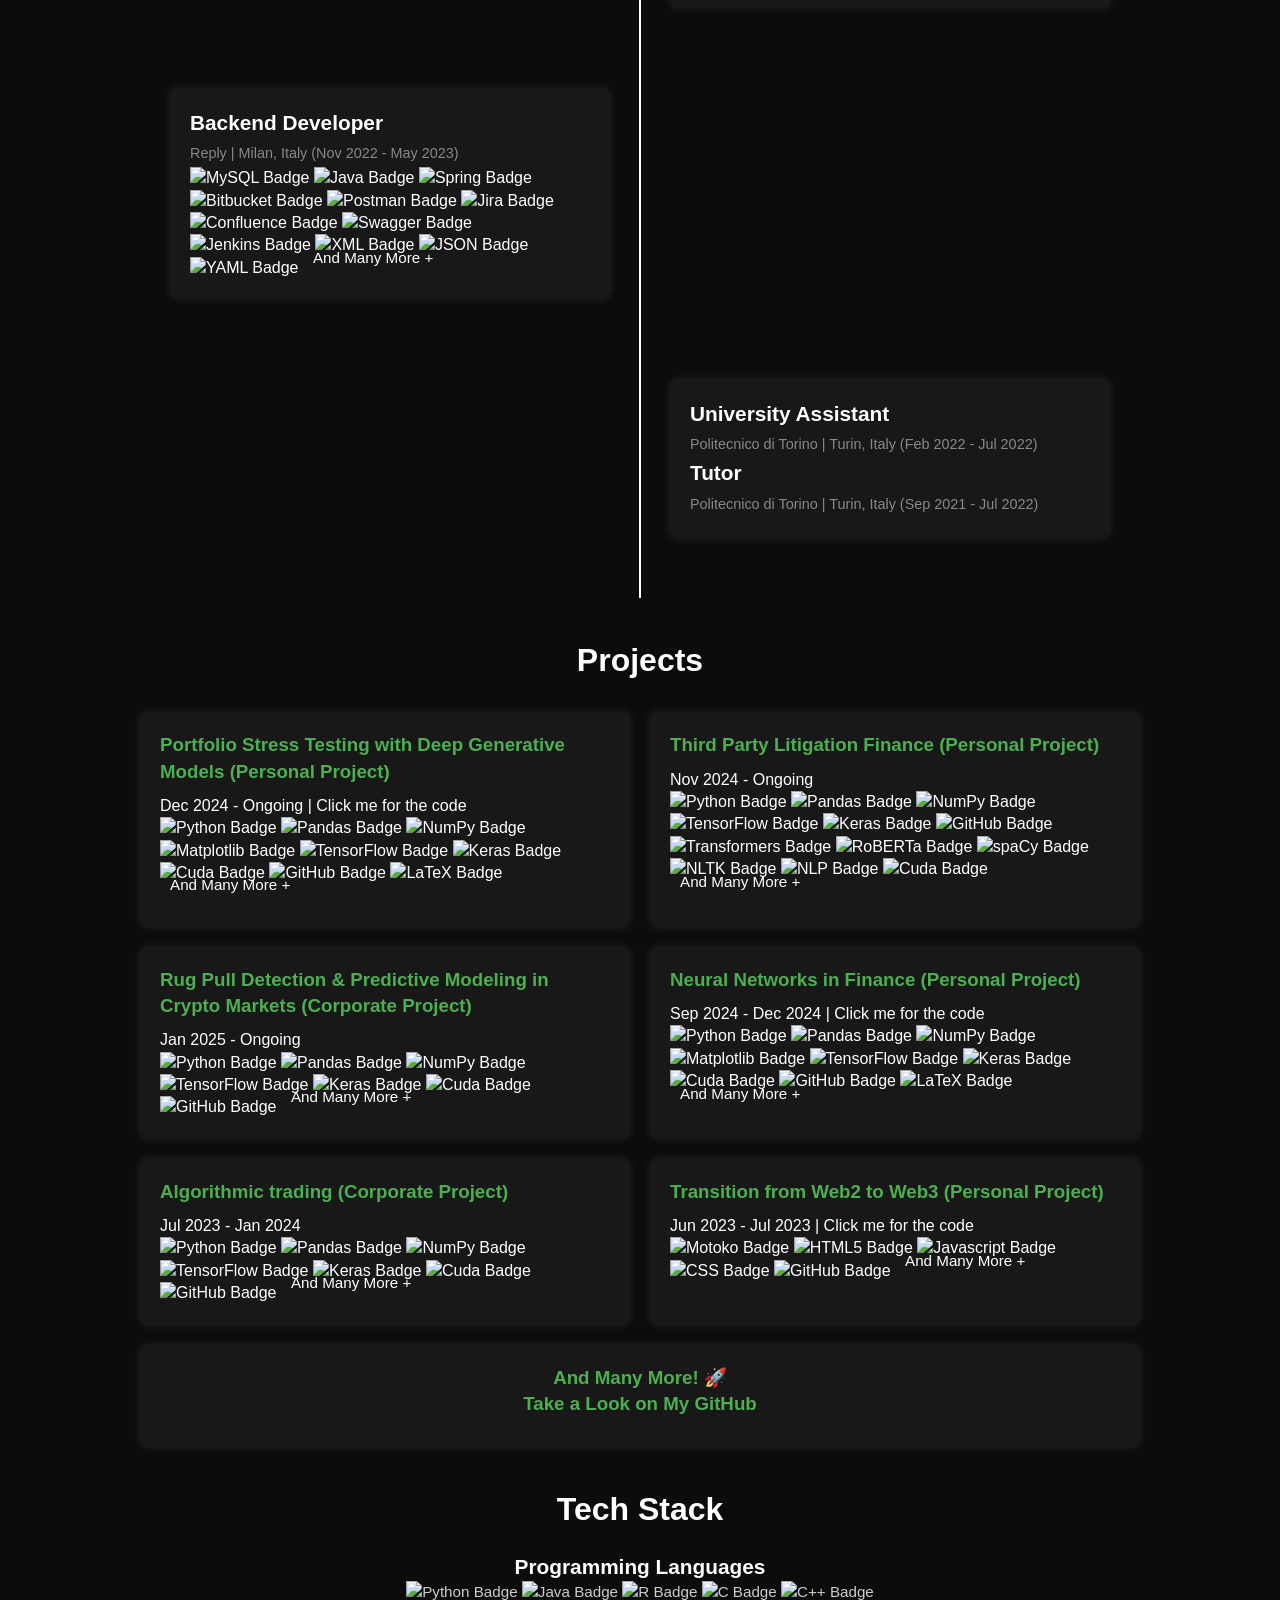
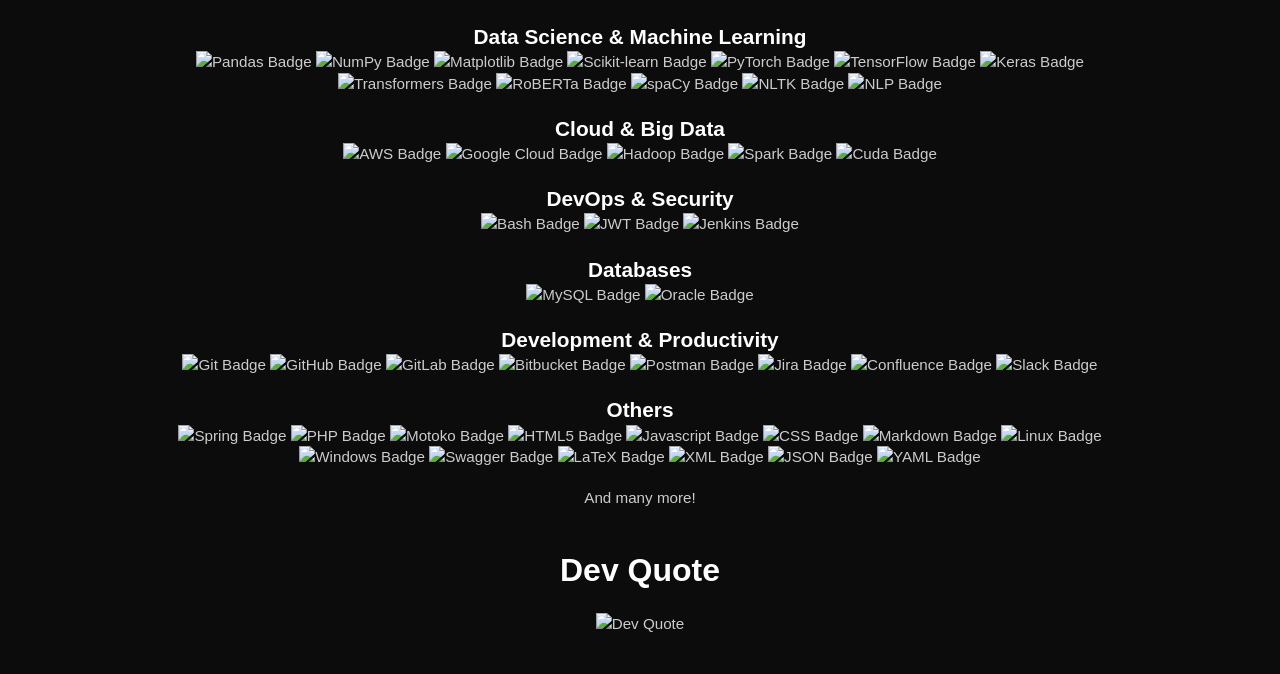
==== commit 614d6a21: "added link github" ====
--- a/index.html
+++ b/index.html
@@ -29,6 +29,7 @@
     <nav id="top-nav">
       <div class="nav-left">
         <a href="https://linkedin.com/in/sanchez-giovanni/" target="_blank">LinkedIn</a>
+        <a href="https://github.com/GioanZ" target="_blank">GitHub</a>
       </div>
       <div class="nav-right">
         <a href="#education">Education</a>
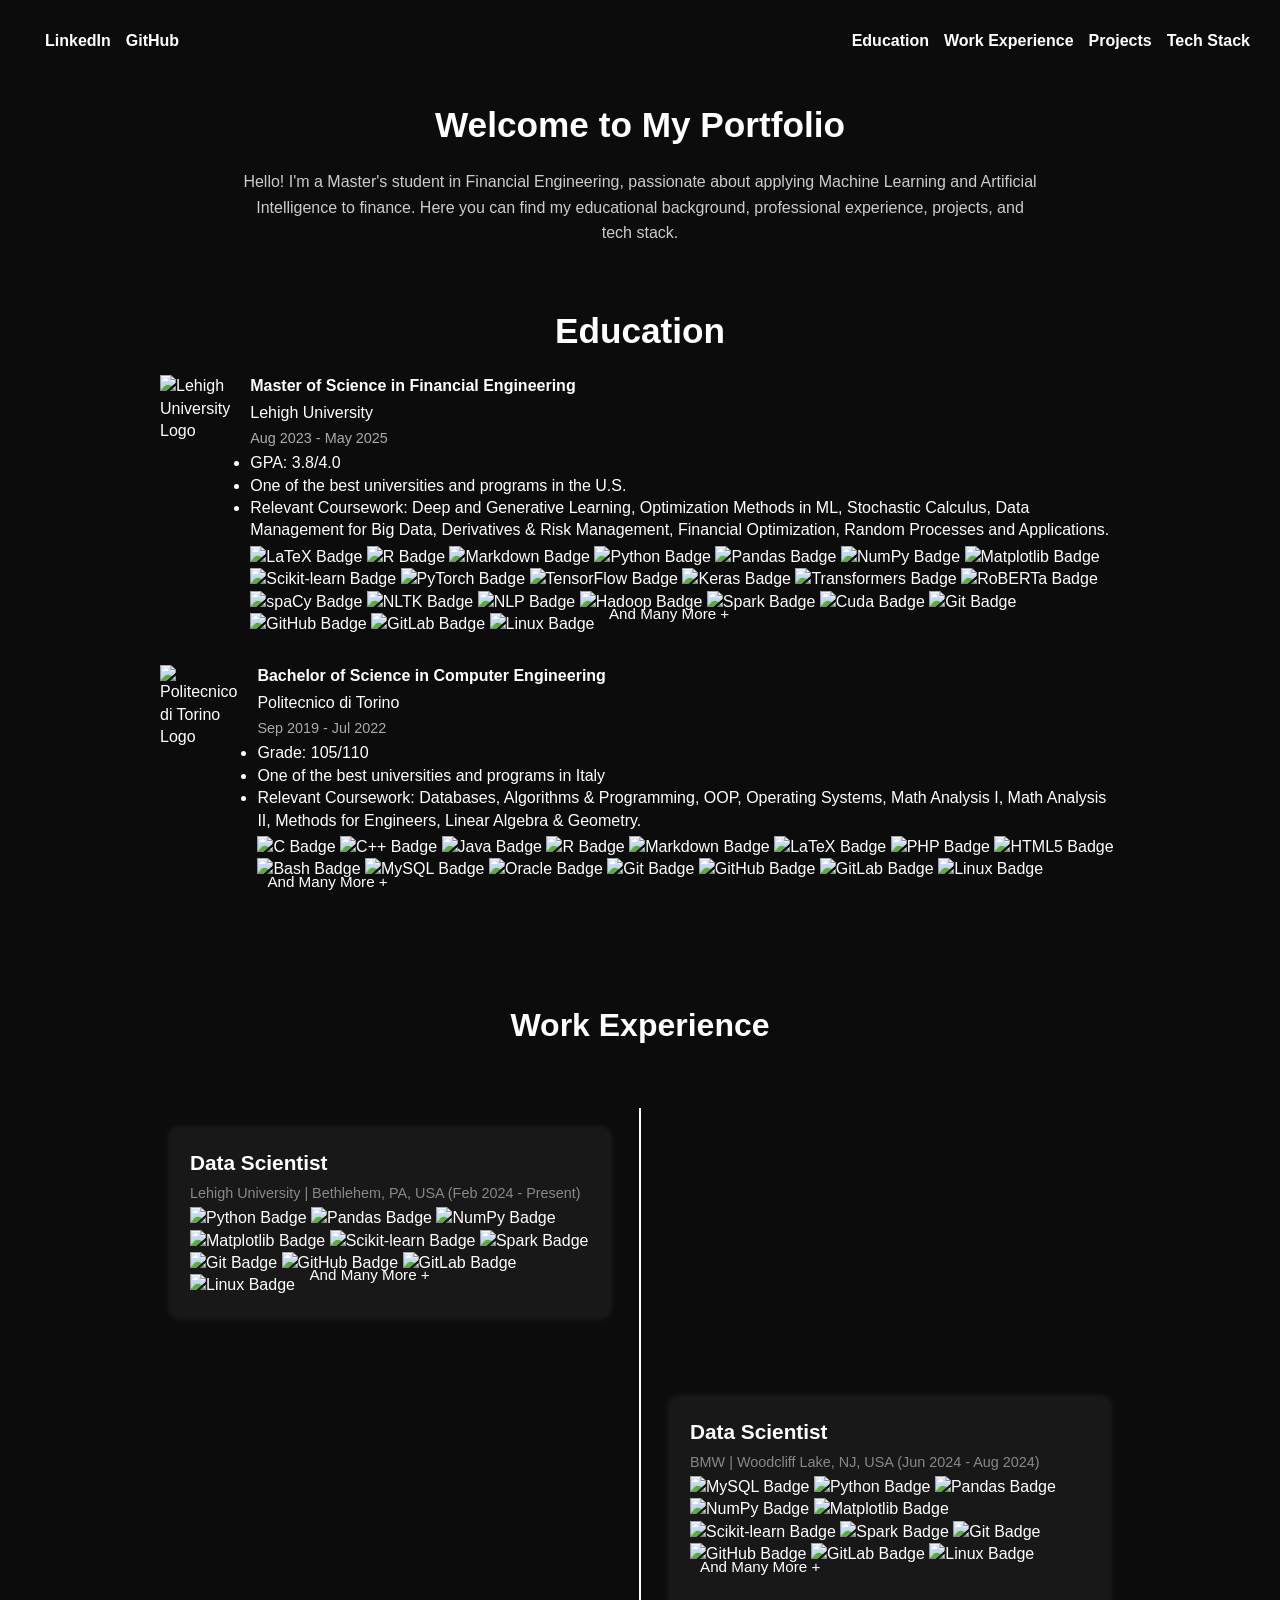
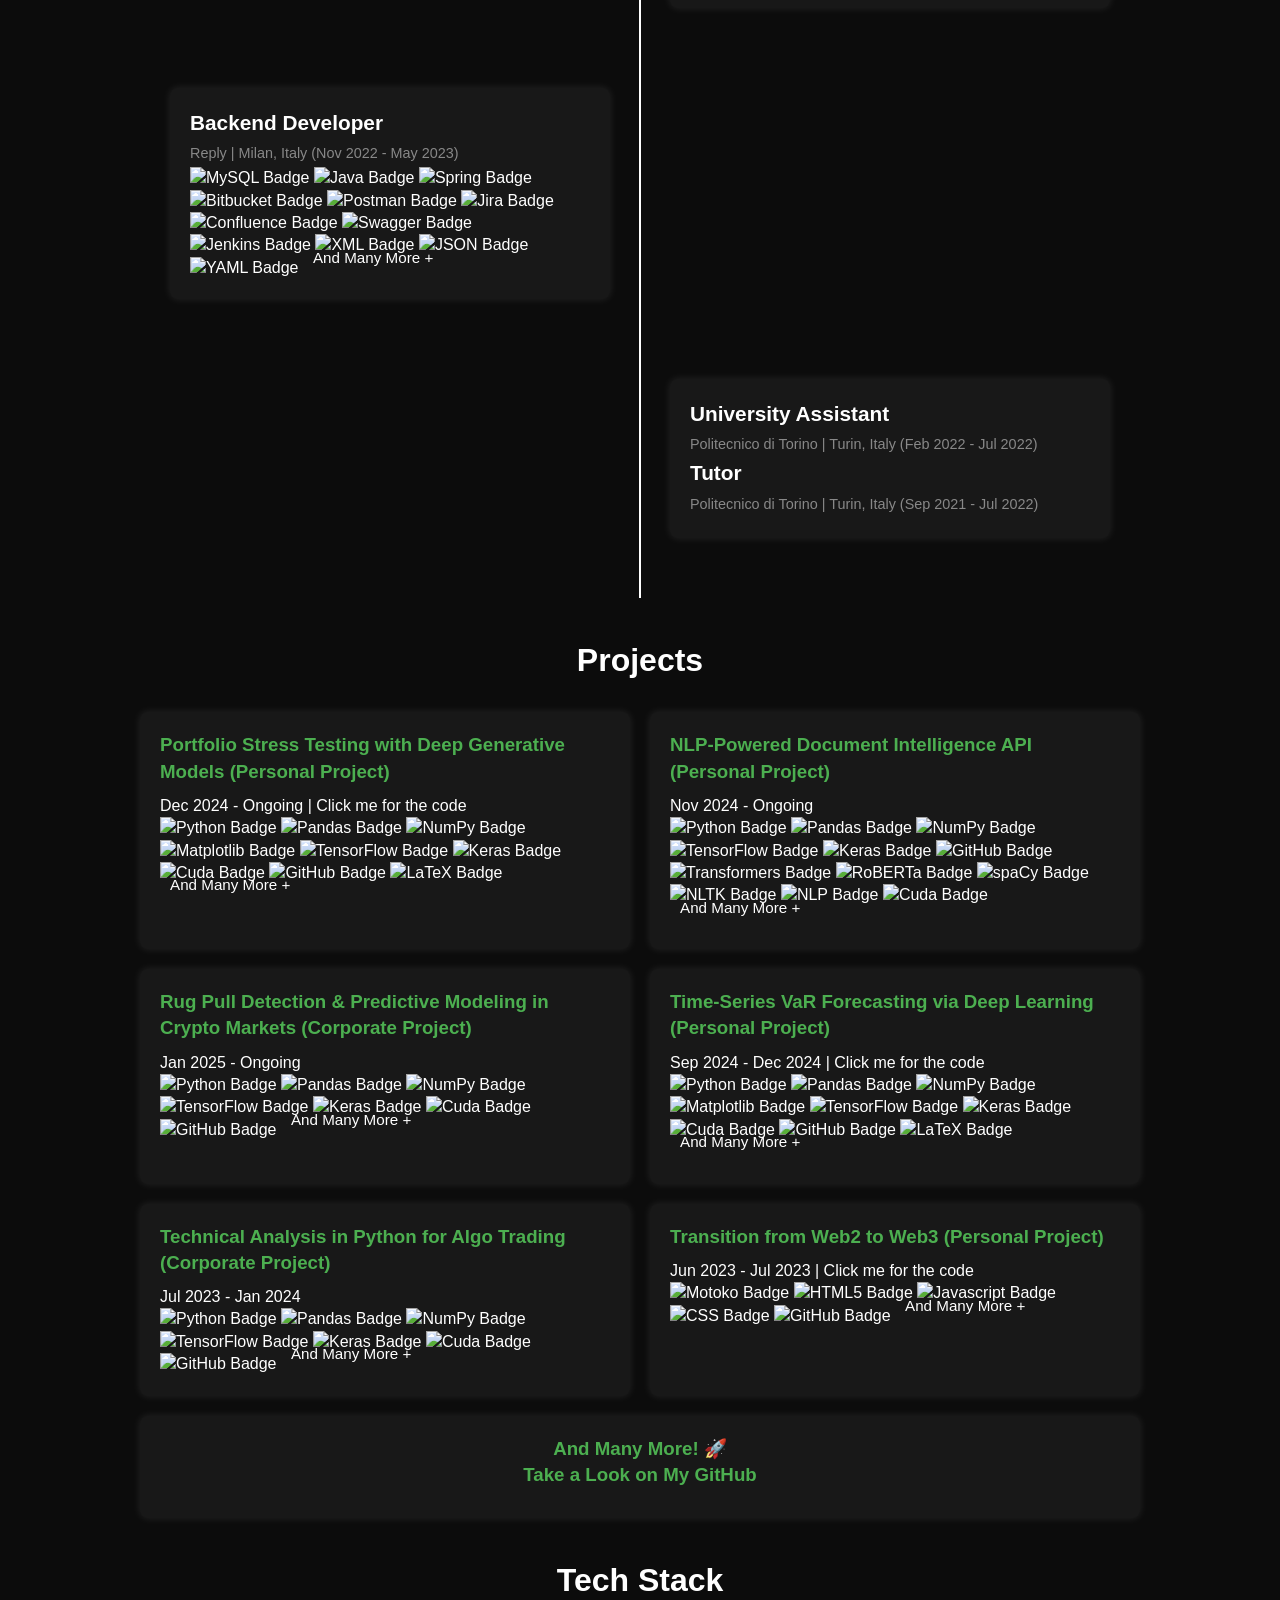
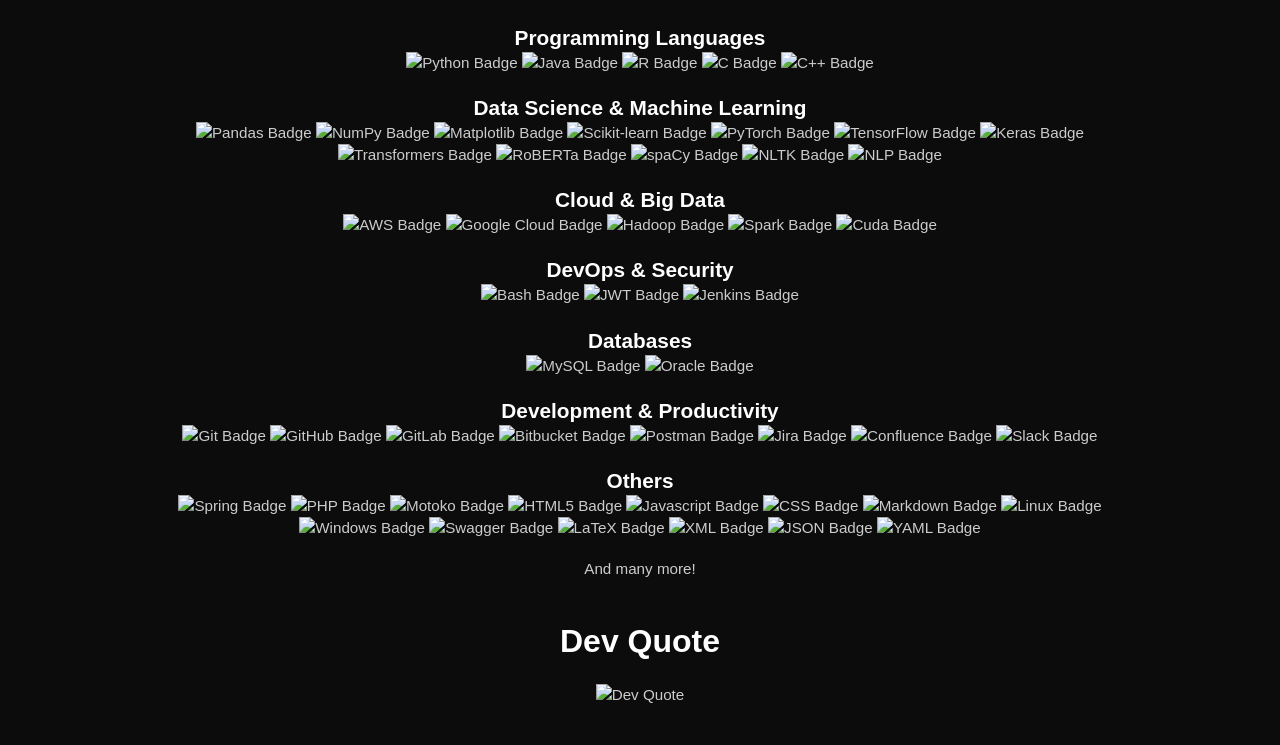
==== commit 8958fc80: "cahnged names" ====
--- a/index.html
+++ b/index.html
@@ -297,7 +297,7 @@
 
         <!-- Project 2 -->
         <div class="project-card" onclick="showNoAccessMessage()" style="cursor:pointer;">
-          <h3>Third Party Litigation Finance (Personal Project)</h3>
+          <h3>NLP-Powered Document Intelligence API (Personal Project)</h3>
           <!-- Date under project title -->
           <p class="proj-date">Nov 2024 - Ongoing</p>
           <ul>
@@ -349,7 +349,7 @@
           onclick="window.open('https://github.com/GioanZ/Neural-networks-in-finance','_blank')"
           style="cursor:pointer;"
         >
-          <h3>Neural Networks in Finance (Personal Project)</h3>
+          <h3>Time-Series VaR Forecasting via Deep Learning (Personal Project)</h3>
           <p class="proj-date">Sep 2024 - Dec 2024 | Click me for the code</p>
           <ul>
             <li>Developed an LSTM-MDN model for probabilistic VaR estimation using time-series financial data.</li>
@@ -371,7 +371,7 @@
 
         <!-- Project 5 -->
         <div class="project-card" onclick="showNoAccessMessage()" style="cursor:pointer;">
-          <h3>Algorithmic trading (Corporate Project)</h3>
+          <h3>Technical Analysis in Python for Algo Trading (Corporate Project)</h3>
           <p class="proj-date">Jul 2023 - Jan 2024</p>
           <ul>
             <li>Programmed a trading strategy using the Backtrader library in Python for a partner company.</li>
